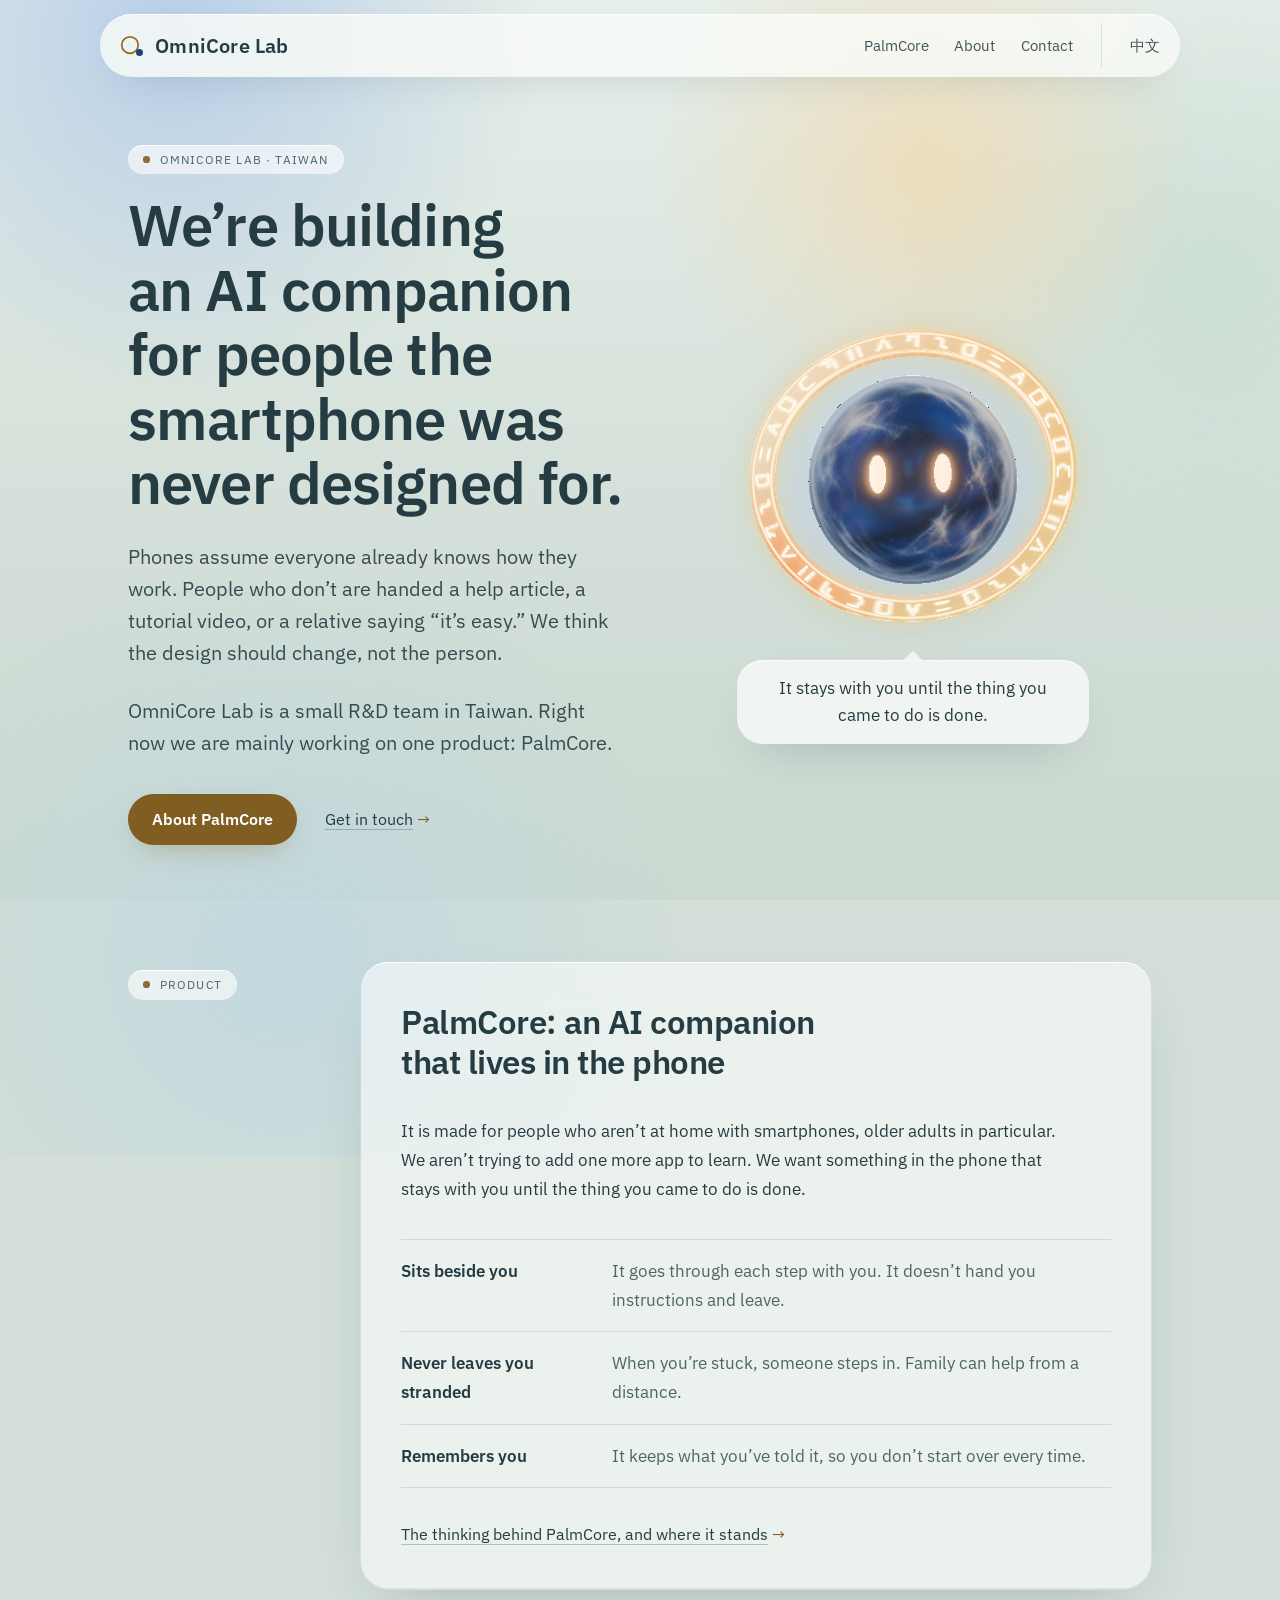
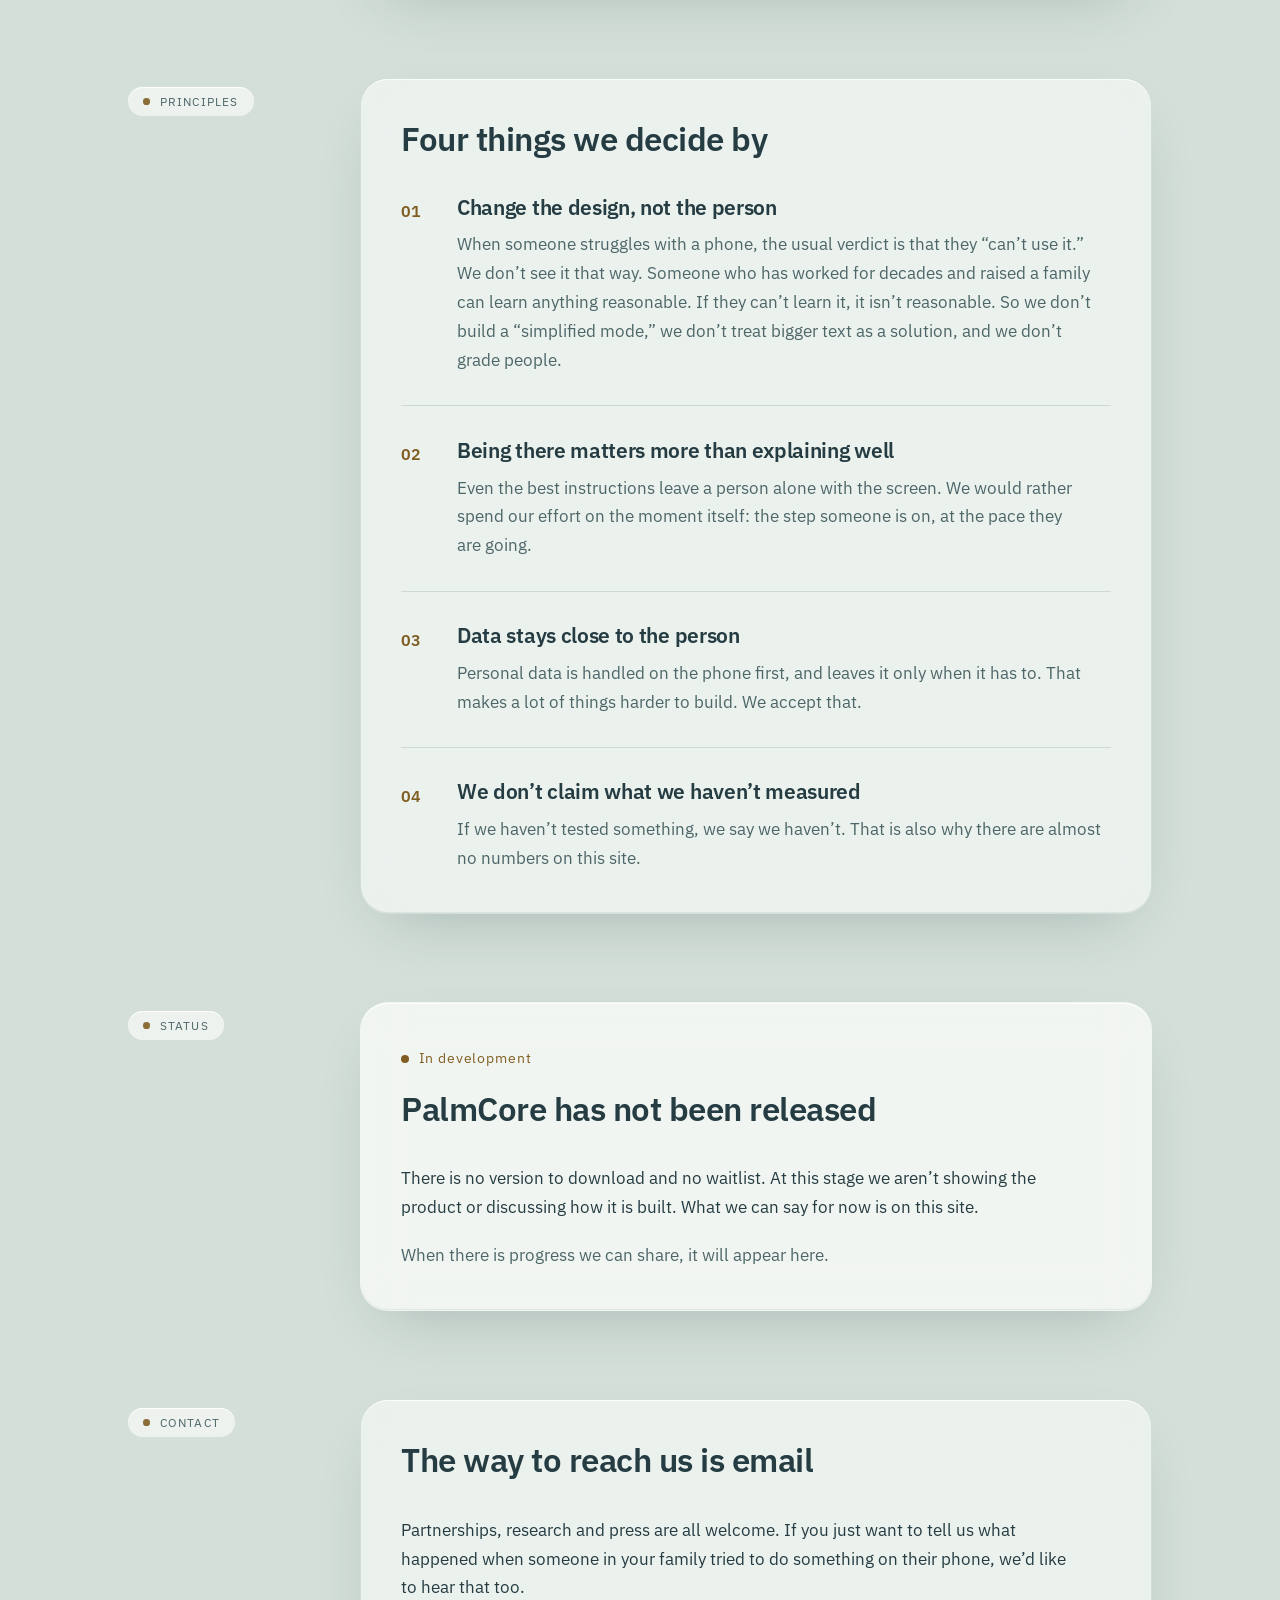
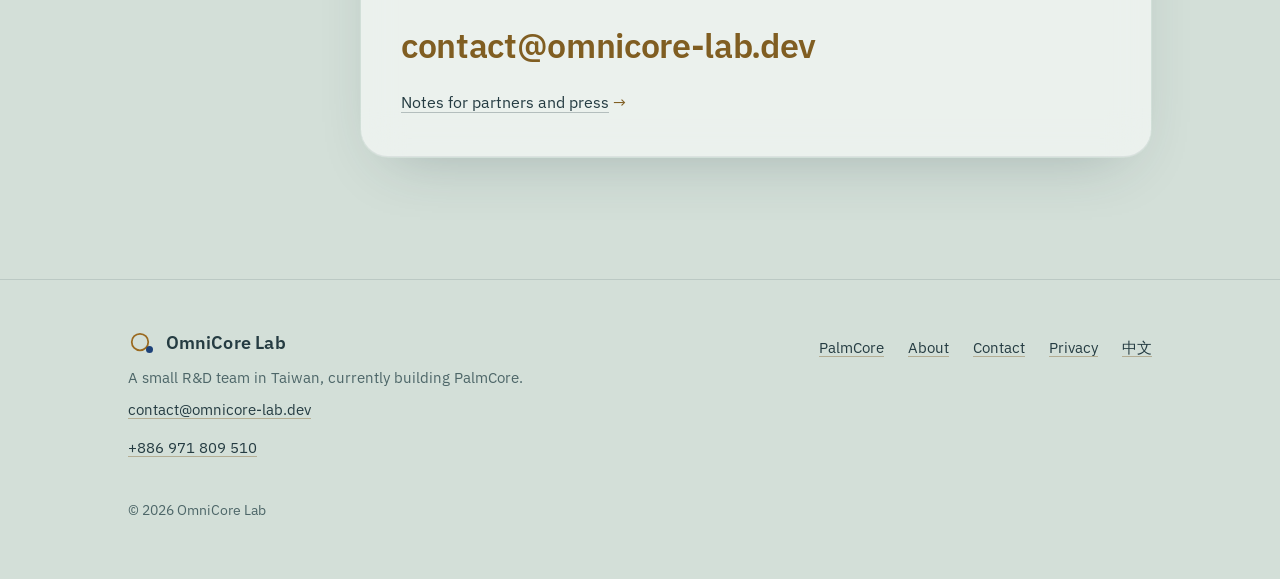
==== site/index.html @ 2e64e3a4 "Initial public release Co-Authored-By: Claude Opus 5.5 <noreply@anthropic.com>" ====
<!doctype html>
<html lang="en">
<head>
<meta charset="utf-8">
<meta name="viewport" content="width=device-width, initial-scale=1">
<title>OmniCore Lab — An AI companion for people the smartphone wasn't designed for</title>
<meta name="description" content="OmniCore Lab is a small R&amp;D team in Taiwan. We're building PalmCore, an AI companion that lives in the phone and stays with people who aren't at home with smartphones.">
<link rel="canonical" href="https://omnicore-lab.dev/">
<link rel="alternate" hreflang="zh-Hant" href="https://omnicore-lab.dev/zh/">
<link rel="alternate" hreflang="en" href="https://omnicore-lab.dev/">
<link rel="alternate" hreflang="x-default" href="https://omnicore-lab.dev/">
<meta property="og:type" content="website">
<meta property="og:site_name" content="OmniCore Lab">
<meta property="og:title" content="OmniCore Lab — An AI companion for people the smartphone wasn't designed for">
<meta property="og:description" content="OmniCore Lab is a small R&amp;D team in Taiwan. We're building PalmCore, an AI companion that lives in the phone and stays with people who aren't at home with smartphones.">
<meta property="og:url" content="https://omnicore-lab.dev/">
<meta property="og:image" content="https://omnicore-lab.dev/assets/og.png">
<meta property="og:image:width" content="1200">
<meta property="og:image:height" content="630">
<meta property="og:locale" content="en_US">
<meta property="og:locale:alternate" content="zh_TW">
<meta name="twitter:card" content="summary_large_image">
<meta name="color-scheme" content="light">
<meta name="theme-color" content="#E7EFEA">
<link rel="icon" href="assets/favicon.svg" type="image/svg+xml">
<link rel="preconnect" href="https://fonts.googleapis.com">
<link rel="preconnect" href="https://fonts.gstatic.com" crossorigin>
<link rel="stylesheet" href="https://fonts.googleapis.com/css2?family=IBM+Plex+Sans:wght@400;500;600&amp;family=Noto+Sans+TC:wght@400;500;700&amp;display=swap">
<link rel="stylesheet" href="assets/site.css?v=1010b">
<link rel="stylesheet" href="assets/app-theme.css?v=1010b">
<script src="assets/site.js" defer></script>
<script type="application/ld+json">{"@context": "https://schema.org", "@type": "Organization", "name": "OmniCore Lab", "url": "https://omnicore-lab.dev/", "logo": "https://omnicore-lab.dev/assets/favicon.svg", "email": "contact@omnicore-lab.dev", "description": "A small R&D team in Taiwan building PalmCore, an AI companion for people the smartphone was never designed for.", "contactPoint": {"@type": "ContactPoint", "contactType": "general enquiries", "email": "contact@omnicore-lab.dev", "availableLanguage": ["en", "zh-Hant"], "telephone": "+886971809510"}, "address": {"@type": "PostalAddress", "addressRegion": "Taoyuan City", "addressCountry": "TW"}, "telephone": "+886971809510"}</script>
</head>
<body>
<a class="skip" href="#main">Skip to main content</a>

<!-- 頁首：每一頁都有同一段，改選單時要全部一起改 -->
<header class="site-head">
  <div class="wrap head">
    <a class="brand" href="./" aria-label="OmniCore Lab home"><svg viewBox="0 0 28 28" aria-hidden="true" focusable="false"><circle class="ring" cx="12" cy="13" r="8.25" fill="none" stroke-width="1.75"/><circle class="dot" cx="21.5" cy="20.5" r="3.5"/></svg><span>OmniCore Lab</span></a>
    <nav class="nav" aria-label="Main">
      <ul>
        <li><a href="palmcore.html">PalmCore</a></li>
        <li><a href="about.html">About</a></li>
        <li><a href="contact.html">Contact</a></li>
      </ul>
    </nav>
    <a class="lang" href="zh/" lang="zh-Hant" hreflang="zh-Hant" aria-label="切換到中文">中文</a>
  </div>
</header>

<main id="main">
  <section class="hero">
    <div class="wrap hero-grid">
      <div>
        <p class="label">OmniCore Lab · Taiwan</p>
        <h1>We&rsquo;re building an AI companion for people the smartphone was never designed for.</h1>
        <p class="lead">Phones assume everyone already knows how they work. People who don&rsquo;t are handed a help article, a tutorial video, or a relative saying &ldquo;it&rsquo;s easy.&rdquo; We think the design should change, not the person.</p>
        <p class="lead">OmniCore Lab is a small R&amp;D team in Taiwan. Right now we are mainly working on one product: PalmCore.</p>
        <div class="actions">
          <a class="btn" href="palmcore.html">About PalmCore</a>
          <a class="more" href="contact.html">Get in touch</a>
        </div>
      </div>
      <div class="orb-wrap">
        <div class="orb-stage" data-orb="orb/embed.html?quality=mobile&amp;light=true" role="img" aria-label="The PalmCore character: a sphere with two eyes, circled by a ring of light">
          <div class="orb-fallback" aria-hidden="true"><svg viewBox="0 0 360 360" focusable="false">
          <circle class="fig-soft" cx="166" cy="176" r="104"/>
          <circle class="fig-ring" cx="166" cy="176" r="104" stroke-width="1.25"/>
          <circle class="fig-ring" cx="166" cy="176" r="152" stroke-width="1" opacity=".55"/>
          <circle class="fig-dot" cx="273" cy="284" r="24"/>
        </svg></div>
        </div>
        <p class="bubble">It stays with you until the thing you came to do is done.</p>
      </div>
    </div>
  </section>

  <section class="section" aria-labelledby="h-product">
    <div class="wrap split">
      <p class="label">Product</p>
      <div class="prose" data-reveal>
        <h2 id="h-product">PalmCore: an AI companion that lives in the phone</h2>
        <p>It is made for people who aren&rsquo;t at home with smartphones, older adults in particular. We aren&rsquo;t trying to add one more app to learn. We want something in the phone that stays with you until the thing you came to do is done.</p>
        <dl class="trio">
          <div><dt>Sits beside you</dt><dd>It goes through each step with you. It doesn&rsquo;t hand you instructions and leave.</dd></div>
          <div><dt>Never leaves you stranded</dt><dd>When you&rsquo;re stuck, someone steps in. Family can help from a distance.</dd></div>
          <div><dt>Remembers you</dt><dd>It keeps what you&rsquo;ve told it, so you don&rsquo;t start over every time.</dd></div>
        </dl>
        <p><a class="more" href="palmcore.html">The thinking behind PalmCore, and where it stands</a></p>
      </div>
    </div>
  </section>

  <section class="section" aria-labelledby="h-principles">
    <div class="wrap split">
      <p class="label">Principles</p>
      <div data-reveal>
        <h2 id="h-principles" class="gap-l">Four things we decide by</h2>
        <ol class="points">
          <li><div>
            <h3>Change the design, not the person</h3>
            <p>When someone struggles with a phone, the usual verdict is that they &ldquo;can&rsquo;t use it.&rdquo; We don&rsquo;t see it that way. Someone who has worked for decades and raised a family can learn anything reasonable. If they can&rsquo;t learn it, it isn&rsquo;t reasonable. So we don&rsquo;t build a &ldquo;simplified mode,&rdquo; we don&rsquo;t treat bigger text as a solution, and we don&rsquo;t grade people.</p>
          </div></li>
          <li><div>
            <h3>Being there matters more than explaining well</h3>
            <p>Even the best instructions leave a person alone with the screen. We would rather spend our effort on the moment itself: the step someone is on, at the pace they are going.</p>
          </div></li>
          <li><div>
            <h3>Data stays close to the person</h3>
            <p>Personal data is handled on the phone first, and leaves it only when it has to. That makes a lot of things harder to build. We accept that.</p>
          </div></li>
          <li><div>
            <h3>We don&rsquo;t claim what we haven&rsquo;t measured</h3>
            <p>If we haven&rsquo;t tested something, we say we haven&rsquo;t. That is also why there are almost no numbers on this site.</p>
          </div></li>
        </ol>
      </div>
    </div>
  </section>

  <section class="section band" aria-labelledby="h-status">
    <div class="wrap split">
      <p class="label">Status</p>
      <div class="prose" data-reveal>
        <p class="status">In development</p>
        <h2 id="h-status">PalmCore has not been released</h2>
        <p>There is no version to download and no waitlist. At this stage we aren&rsquo;t showing the product or discussing how it is built. What we can say for now is on this site.</p>
        <p class="muted">When there is progress we can share, it will appear here.</p>
      </div>
    </div>
  </section>

  <section class="section" aria-labelledby="h-contact">
    <div class="wrap split">
      <p class="label">Contact</p>
      <div class="prose" data-reveal>
        <h2 id="h-contact">The way to reach us is email</h2>
        <p>Partnerships, research and press are all welcome. If you just want to tell us what happened when someone in your family tried to do something on their phone, we&rsquo;d like to hear that too.</p>
        <p><a class="email" href="mailto:contact@omnicore-lab.dev">contact@omnicore-lab.dev</a></p>
        <p><a class="more" href="contact.html">Notes for partners and press</a></p>
      </div>
    </div>
  </section>
</main>

<!-- 頁尾：每一頁都有同一段 -->
<footer class="site-foot">
  <div class="wrap foot">
    <div>
      <a class="brand" href="./"><svg viewBox="0 0 28 28" aria-hidden="true" focusable="false"><circle class="ring" cx="12" cy="13" r="8.25" fill="none" stroke-width="1.75"/><circle class="dot" cx="21.5" cy="20.5" r="3.5"/></svg><span>OmniCore Lab</span></a>
      <p>A small R&amp;D team in Taiwan, currently building PalmCore.</p>
      <p><a href="mailto:contact@omnicore-lab.dev">contact@omnicore-lab.dev</a></p>
      <p><a href="tel:+886971809510">+886 971 809 510</a></p>
    </div>
    <nav aria-label="Footer">
      <ul>
        <li><a href="palmcore.html">PalmCore</a></li>
        <li><a href="about.html">About</a></li>
        <li><a href="contact.html">Contact</a></li>
        <li><a href="privacy.html">Privacy</a></li>
        <li><a href="zh/" lang="zh-Hant" hreflang="zh-Hant">中文</a></li>
      </ul>
    </nav>
    <p class="copy">© 2026 OmniCore Lab</p>
  </div>
</footer>
</body>
</html>
---- site/assets/site.css ----
/* OmniCore Lab — 全站樣式
   目錄：1 色彩與變數　2 基礎　3 版面　4 頁首頁尾　5 元件　6 動態　7 列印
   顏色只在第 1 節定義；深色模式在同一節用 prefers-color-scheme 覆寫。 */

/* ───────── 1 色彩與變數 ───────── */
:root {
  --ink: #121A23;
  --ink-2: #1C2834;
  --mist: #7FA7A8;
  --sand: #E2C79A;

  --bg: #F6F7F4;
  --surface: #ECEFEB;
  --text: #16202A;
  --muted: #4F5E69;
  --line: #D3DAD6;
  --link: #2A5C60;
  --mark: #5F8F91;          /* 圖形用的霧青，不拿來當內文字色 */
  --mark-soft: rgba(127, 167, 168, .16);
  --btn-bg: #121A23;
  --btn-text: #F6F7F4;

  --band-bg: #121A23;
  --band-text: #E6ECEC;
  --band-muted: #A9B8BD;
  --band-link: #A9CDCD;
  --band-line: #2B3947;

  --focus: #2A5C60;

  --serif: "Newsreader", "Noto Serif TC", "Songti TC", "PMingLiU", serif;
  --sans: "Noto Sans TC", "PingFang TC", "Microsoft JhengHei", system-ui, -apple-system, "Segoe UI", sans-serif;

  --gutter: clamp(20px, 5vw, 48px);
  --measure: 35em;
}

:root:lang(en) {
  --sans: "IBM Plex Sans", system-ui, -apple-system, "Segoe UI", Roboto, sans-serif;
  --serif: "Newsreader", Georgia, "Times New Roman", serif;
  --measure: 39em;
}

@media (prefers-color-scheme: dark) {
  :root {
    --bg: #0F161E;
    --surface: #17212B;
    --text: #E2E8E9;
    --muted: #A5B3B8;
    --line: #283542;
    --link: #A9CDCD;
    --mark: #7FA7A8;
    --mark-soft: rgba(127, 167, 168, .14);
    --btn-bg: #E2E8E9;
    --btn-text: #0F161E;

    --band-bg: #1A2530;
    --band-line: #324253;

    --focus: #E2C79A;
  }
}

/* ───────── 2 基礎 ───────── */
*, *::before, *::after { box-sizing: border-box; }

html {
  -webkit-text-size-adjust: 100%;
  text-size-adjust: 100%;
  scroll-behavior: smooth;
}

body {
  margin: 0;
  background: var(--bg);
  color: var(--text);
  font-family: var(--sans);
  font-size: 1.0625rem;
  line-height: 1.9;
  line-break: strict;
  overflow-wrap: break-word;
  -webkit-font-smoothing: antialiased;
  text-rendering: optimizeLegibility;
}
:lang(en) body { line-height: 1.7; }

h1, h2, h3 {
  font-family: var(--serif);
  font-weight: 600;
  line-height: 1.35;
  margin: 0;
  text-wrap: balance;
}
:lang(en) h1, :lang(en) h2, :lang(en) h3 { font-weight: 500; line-height: 1.2; letter-spacing: -.01em; }

h1 { font-size: clamp(1.85rem, 1.2rem + 2.9vw, 3.1rem); }
h2 { font-size: clamp(1.45rem, 1.15rem + 1.3vw, 2.05rem); }
h3 { font-size: 1.2rem; line-height: 1.5; }
:lang(zh-Hant) h1 { font-size: clamp(1.5rem, .9rem + 3vw, 3.1rem); }
:lang(en) h1 { font-size: clamp(2.1rem, 1.3rem + 3.4vw, 3.6rem); line-height: 1.12; }
:lang(en) h3 { font-size: 1.3rem; line-height: 1.35; }

p { margin: 0 0 1.15em; }
:lang(en) p { text-wrap: pretty; }  /* 中文用 pretty 會斷出很短的尾行，所以只給英文 */
p:last-child { margin-bottom: 0; }

a {
  color: var(--link);
  text-decoration-line: underline;
  text-decoration-thickness: 1px;
  text-underline-offset: .22em;
  text-decoration-color: color-mix(in srgb, currentColor 45%, transparent);
  transition: text-decoration-color .18s ease, color .18s ease;
}
a:hover { text-decoration-color: currentColor; }

:focus-visible {
  outline: 2px solid var(--focus);
  outline-offset: 3px;
  border-radius: 2px;
}

::selection { background: var(--sand); color: #121A23; }

img, svg { max-width: 100%; height: auto; }

/* 不想被拆開的詞組：中文標題用它控制斷行 */
.nb { display: inline-block; }

.skip {
  position: absolute; left: var(--gutter); top: -4rem;
  background: var(--btn-bg); color: var(--btn-text);
  padding: .5rem .9rem; border-radius: 4px; z-index: 10;
  text-decoration: none;
}
.skip:focus { top: .75rem; }

/* ───────── 3 版面 ───────── */
.wrap {
  max-width: 1120px;
  margin-inline: auto;
  padding-inline: var(--gutter);
}

.section {
  padding-block: clamp(56px, 8.5vw, 108px);
  border-top: 1px solid var(--line);
}

/* 左邊小標、右邊內容的兩欄；窄螢幕疊成一欄 */
.split { display: grid; gap: 1.25rem 3rem; }
@media (min-width: 880px) {
  .split { grid-template-columns: 11.5rem minmax(0, 1fr); }
}

.label {
  font-size: .8125rem;
  letter-spacing: .14em;
  color: var(--muted);
  margin: .55rem 0 0;
  line-height: 1.6;
}
:lang(en) .label { letter-spacing: .1em; text-transform: uppercase; font-size: .75rem; }

.prose { max-width: var(--measure); }
.prose h2 { margin-bottom: 1.1em; }
.prose h2 + .lead { margin-top: -.3em; }

.lead {
  font-size: 1.1875rem;
  line-height: 1.85;
  color: var(--text);
}
:lang(en) .lead { font-size: 1.25rem; line-height: 1.6; }

.muted { color: var(--muted); }
.small { font-size: .9375rem; line-height: 1.8; }

/* ───────── 4 頁首頁尾 ───────── */
.site-head { padding-block: 1.4rem; }
.head {
  display: flex; flex-wrap: wrap; align-items: center;
  gap: .4rem 1.75rem;
}
.brand {
  display: inline-flex; align-items: center; gap: .6rem;
  color: var(--text); text-decoration: none;
  font-family: "Newsreader", Georgia, serif;
  font-size: 1.25rem; font-weight: 500; letter-spacing: -.005em;
  margin-right: auto;
  padding-block: .35rem;
}
.brand svg { width: 28px; height: 28px; flex: none; }
.brand .ring { stroke: var(--mark); }
.brand .dot { fill: var(--sand); }

.nav ul {
  display: flex; gap: 1.6rem; list-style: none; margin: 0; padding: 0;
}
.nav a, .lang {
  display: inline-block;
  color: var(--text); text-decoration: none;
  font-size: .9375rem;
  padding-block: .6rem;
  background-image: linear-gradient(currentColor, currentColor);
  background-repeat: no-repeat;
  background-position: 0 calc(100% - .35rem);
  background-size: 0 1px;
  transition: background-size .22s ease;
}
.nav a:hover, .lang:hover, .nav a[aria-current="page"] { background-size: 100% 1px; }
.nav a[aria-current="page"] { color: var(--link); }
.lang {
  color: var(--muted);
  padding-left: 1.75rem;
  border-left: 1px solid var(--line);
  background-position: 1.75rem calc(100% - .35rem);
}
.lang:hover { background-size: calc(100% - 1.75rem) 1px; }

@media (max-width: 599px) {
  .site-head { padding-block: 1rem .5rem; }
  .nav { order: 3; flex-basis: 100%; border-top: 1px solid var(--line); margin-top: .5rem; }
  .nav ul { gap: 1.5rem; }
  .lang { border-left: 0; padding-left: 0; background-position: 0 calc(100% - .35rem); }
  .lang:hover { background-size: 100% 1px; }
}

.site-foot {
  border-top: 1px solid var(--line);
  padding-block: 3rem 3.5rem;
  font-size: .9375rem;
  color: var(--muted);
}
.foot { display: grid; gap: 2rem 3rem; }
@media (min-width: 760px) { .foot { grid-template-columns: minmax(0, 1fr) auto; } }
.foot .brand { font-size: 1.125rem; margin: 0 0 .4rem; }
.foot p { margin: 0; max-width: 28em; }
.foot ul {
  list-style: none; margin: 0; padding: 0;
  display: flex; flex-wrap: wrap; gap: .25rem 1.5rem;
}
.foot a { color: var(--text); display: inline-block; padding-block: .4rem; }
.foot .copy { grid-column: 1 / -1; font-size: .875rem; }

/* ───────── 5 元件 ───────── */

/* 首頁開頭 */
.hero { padding-block: clamp(40px, 7vw, 96px) clamp(56px, 9vw, 120px); }
.hero-grid { display: grid; gap: 2.5rem 3rem; align-items: center; }
@media (min-width: 960px) {
  .hero-grid { grid-template-columns: minmax(0, 1fr) minmax(260px, 360px); }
}
.hero h1 { max-width: 15em; }
:lang(en) .hero h1 { max-width: 13.5em; }
.hero .lead { max-width: 33em; margin-top: 1.6rem; }
.hero .label { margin: 0 0 1.4rem; }
.hero-fig { color: var(--mark); max-width: 360px; width: 100%; justify-self: end; }
.hero-fig svg { display: block; width: 100%; }
@media (max-width: 959px) {
  .hero-fig { max-width: 190px; justify-self: start; order: -1; }
}
.fig-ring { fill: none; stroke: var(--mark); }
.fig-soft { fill: var(--mark-soft); }
.fig-dot { fill: var(--sand); }
.fig-ink { fill: var(--text); }

.actions {
  display: flex; flex-wrap: wrap; align-items: center; gap: .75rem 1.75rem;
  margin-top: 2.2rem;
}
.btn {
  display: inline-block;
  background: var(--btn-bg); color: var(--btn-text);
  text-decoration: none;
  padding: .62rem 1.3rem;
  border-radius: 999px;
  font-size: 1rem; line-height: 1.6;
  transition: opacity .18s ease;
}
.btn:hover { opacity: .86; }
.more { font-size: 1rem; }
.more::after { content: " →"; text-decoration: none; display: inline-block; padding-left: .25em; transition: transform .2s ease; }
.more:hover::after { transform: translateX(3px); }

/* 內頁開頭 */
.page-head { padding-block: clamp(36px, 6vw, 80px) clamp(48px, 7vw, 88px); }
.page-head .label { margin: 0 0 1.2rem; }
.page-head h1 { max-width: 16em; }
.page-head .lead { max-width: 32em; margin-top: 1.4rem; }

/* 三個核心（首頁的簡短版） */
.trio { margin: 2.2rem 0 0; padding: 0; border-top: 1px solid var(--line); }
.trio div {
  display: grid; gap: .1rem 2rem;
  padding-block: 1.05rem;
  border-bottom: 1px solid var(--line);
}
@media (min-width: 640px) { .trio div { grid-template-columns: 10.5em minmax(0, 1fr); } }
:lang(en) .trio dt { font-size: 1.2rem; }
.trio dt { font-family: var(--serif); font-weight: 600; font-size: 1.125rem; }
:lang(en) .trio dt { font-weight: 500; }
.trio dd { margin: 0; color: var(--muted); }
.trio + p { margin-top: 2rem; }

/* 編號清單：原則、工作方式 */
.points { list-style: none; margin: 0; padding: 0; counter-reset: pt; max-width: 44rem; }
.points > li {
  counter-increment: pt;
  display: grid; grid-template-columns: 2.75rem minmax(0, 1fr); gap: 0 .75rem;
  padding-block: 1.9rem;
  border-top: 1px solid var(--line);
}
.points > li:first-child { border-top: 0; padding-top: .2rem; }
.points > li:last-child { padding-bottom: 0; }
.points > li::before {
  content: counter(pt, decimal-leading-zero);
  font-family: "Newsreader", Georgia, serif;
  font-size: 1rem; color: var(--link);
  padding-top: .28rem;
  font-variant-numeric: tabular-nums;
}
.points h3 { margin-bottom: .55rem; }
.points p { color: var(--muted); max-width: 34em; }

/* 產品頁：三個核心（完整版） */
.core { display: grid; gap: 1rem 2rem; padding-block: 2.4rem; border-top: 1px solid var(--line); max-width: 46rem; }
.core:first-of-type { border-top: 0; padding-top: 0; }
.core:last-of-type { padding-bottom: 0; }
@media (min-width: 640px) { .core { grid-template-columns: 72px minmax(0, 1fr); } }
.core svg { width: 60px; height: 60px; display: block; margin-top: .2rem; }
.core h3 { font-size: 1.4rem; margin-bottom: .7rem; }
:lang(en) .core h3 { font-size: 1.55rem; }
.core .num { font-family: "Newsreader", Georgia, serif; color: var(--link); font-size: .95rem; display: block; margin-bottom: .15rem; letter-spacing: .04em; }
.core p { max-width: 34em; }

/* 沒有編號的短清單 */
.plain { list-style: none; margin: 0; padding: 0; max-width: var(--measure); }
.plain li { padding-block: 1.25rem; border-top: 1px solid var(--line); }
.plain li:first-child { border-top: 0; padding-top: 0; }
.plain li:last-child { padding-bottom: 0; }
.plain strong { display: block; font-family: var(--serif); font-size: 1.15rem; font-weight: 600; margin-bottom: .25rem; }
:lang(en) .plain strong { font-weight: 500; font-size: 1.25rem; }
.plain span { color: var(--muted); }

/* 深色區塊 */
.band { background: var(--band-bg); color: var(--band-text); border-top: 0; }
.band + .section { border-top: 0; }
.band .label, .band .muted { color: var(--band-muted); }
.band a { color: var(--band-link); }
.band :focus-visible { outline-color: var(--sand); }
.band .status {
  display: inline-flex; align-items: center; gap: .6rem;
  font-size: .875rem; letter-spacing: .08em; color: var(--band-muted);
  margin: 0 0 1.1rem;
}
.band .status::before {
  content: ""; width: .5rem; height: .5rem; border-radius: 50%;
  background: var(--sand);
}

/* 信箱 */
.email {
  font-family: "Newsreader", "Noto Serif TC", Georgia, serif;
  font-size: clamp(1.45rem, 1.1rem + 1.7vw, 2.1rem);
  line-height: 1.4;
  display: inline-block;
  overflow-wrap: anywhere;
}
.email-note { margin-top: .6rem; }

/* 隱私權政策等長文 */
.doc { max-width: var(--measure); }
.doc h2 { font-size: 1.4rem; margin: 3rem 0 .9rem; padding-top: 2.2rem; border-top: 1px solid var(--line); }
:lang(en) .doc h2 { font-size: 1.55rem; }
.doc h2:first-of-type { margin-top: 2.4rem; }
.doc h3 { font-size: 1.0625rem; font-family: var(--sans); font-weight: 500; margin: 1.6rem 0 .4rem; }
:lang(en) .doc h3 { font-size: 1.0625rem; letter-spacing: 0; line-height: 1.5; }
.doc ul { padding-left: 1.2em; margin: 0 0 1.15em; }
.doc li { margin-bottom: .35em; }
.doc li::marker { color: var(--mark); }
.summary {
  background: var(--surface);
  border-left: 2px solid var(--mark);
  padding: 1.15rem 1.4rem;
  margin: 0;
}

/* 404 */
.lost { padding-block: clamp(64px, 12vw, 150px); }
.lost svg { width: 84px; height: 84px; display: block; margin-bottom: 2rem; }
.lost .lead { max-width: 28em; margin-top: 1.2rem; }

/* ───────── 6 動態 ───────── */
[data-reveal] { transition: opacity .7s ease, transform .7s ease; }
[data-reveal].is-waiting { opacity: 0; transform: translateY(14px); }

@media (prefers-reduced-motion: reduce) {
  html { scroll-behavior: auto; }
  *, *::before, *::after { transition: none !important; animation: none !important; }
  [data-reveal].is-waiting { opacity: 1; transform: none; }
}

/* ───────── 7 列印 ───────── */
@media print {
  .site-head .nav, .lang, .skip, .hero-fig { display: none; }
  [data-reveal].is-waiting { opacity: 1; transform: none; }
  .band { background: none; color: inherit; border-top: 1px solid #999; }
  body { font-size: 11pt; }
}

.foot .brand { display: inline-flex; padding-block: 0; }

/* 間距小工具（不用行內 style，讓 CSP 可以不開 unsafe-inline） */
.gap-m { margin-bottom: 1.8rem; }
.gap-l { margin-bottom: 2rem; }
.gap-xl { margin-bottom: 2.4rem; }
.push { margin-top: 2rem; }
.push-s { margin-top: 1rem; }
.lost .label { margin: 0 0 1rem; }
---- site/assets/app-theme.css ----
/* OmniCore Lab — App 風格（2026-10-10）
   整站改成跟 PalmCore 手機介面同一套語彙：霧青的天、慢慢飄的光、霧玻璃的面板、暖金點綴、圓角與膠囊。
   這一份在 site.css 之後載入，只蓋顏色、字體與外觀；版面結構仍在 site.css。
   顏色取自 App 的亮色配色 LightPalm（skyTop #E7EFEA／skyBottom #D3DFD8、光團 #AFC8E8／#C9DDD3／#F0D9AE／#BFD7E0）。 */

:root {
  color-scheme: light;
  --bg: #D3DFD8;
  --sky-top: #E7EFEA;
  --surface: rgba(235, 239, 229, .6);
  --text: #253C42;
  --muted: #4D6668;
  --line: rgba(37, 60, 66, .13);
  --link: #805E22;
  --mark: #3A5A8C;
  --mark-soft: rgba(58, 90, 140, .12);
  --sand: #805E22;
  --gold: #C7A982;
  --btn-bg: #805E22;
  --btn-text: #FFFFFF;
  --band-bg: transparent;
  --band-text: var(--text);
  --band-muted: var(--muted);
  --band-link: var(--link);
  --band-line: var(--line);
  --focus: #805E22;
  --glass: rgba(255, 255, 255, .55);
  --glass-strong: rgba(247, 250, 246, .85);
  --edge-hi: rgba(255, 255, 255, .8);
  --edge-lo: rgba(37, 60, 66, .08);
  --radius: 28px;
  --serif: "Noto Sans TC", "PingFang TC", "Microsoft JhengHei", system-ui, sans-serif;   /* 標題也用無襯線，跟 App 一致 */
  --sans: "Noto Sans TC", "PingFang TC", "Microsoft JhengHei", system-ui, -apple-system, "Segoe UI", sans-serif;
}
:root:lang(en) {
  --sans: "IBM Plex Sans", system-ui, -apple-system, "Segoe UI", Roboto, sans-serif;
  --serif: "IBM Plex Sans", system-ui, -apple-system, "Segoe UI", Roboto, sans-serif;
}

/* ── 天空與光 ── */
/* 底色放在 html，光團（body 的兩個偽元素，z-index -1）才會落在底色上面、內容下面 */
html { background: linear-gradient(180deg, var(--sky-top) 0%, var(--bg) 60%, #CBD9D1 100%) fixed var(--bg); min-height: 100%; }
body { background: transparent; min-height: 100vh; }
body::before, body::after {
  content: ""; position: fixed; inset: -20vmax; z-index: -1; pointer-events: none;
  will-change: transform;
}
body::before {
  background:
    radial-gradient(42vmax 42vmax at 24% 20%, rgba(175, 200, 232, .85), transparent 68%),
    radial-gradient(38vmax 38vmax at 82% 38%, rgba(201, 221, 211, .80), transparent 70%);
  animation: drift-a 46s ease-in-out infinite alternate;
}
body::after {
  background:
    radial-gradient(30vmax 30vmax at 66% 30%, rgba(240, 217, 174, .75), transparent 70%),
    radial-gradient(44vmax 44vmax at 30% 86%, rgba(191, 215, 224, .85), transparent 70%);
  animation: drift-b 62s ease-in-out infinite alternate;
}
@keyframes drift-a { from { transform: translate3d(-3vmax, -2vmax, 0); } to { transform: translate3d(5vmax, 4vmax, 0); } }
@keyframes drift-b { from { transform: translate3d(4vmax, 2vmax, 0); } to { transform: translate3d(-5vmax, -3vmax, 0); } }

/* ── 字 ── */
h1, h2, h3 { font-weight: 700; letter-spacing: .01em; }
:lang(en) h1, :lang(en) h2, :lang(en) h3 { font-weight: 600; letter-spacing: -.015em; }
h1 { font-size: clamp(2rem, 1.2rem + 3.2vw, 3.35rem); line-height: 1.22; }
:lang(en) h1 { line-height: 1.12; }
.lead { color: var(--text); opacity: .9; }
a { color: var(--link); text-decoration-color: rgba(128, 94, 34, .38); }
::selection { background: #E7DFC4; color: #253C42; }

/* 霧玻璃：App 裡每一塊面板的樣子 */
.glass, .section .prose, .section .split > div:not(.prose), .summary, .doc, .lost .wrap {
  background: var(--glass);
  -webkit-backdrop-filter: blur(22px) saturate(1.15); backdrop-filter: blur(22px) saturate(1.15);
  border-radius: var(--radius);
  border: 1px solid transparent;
  background-clip: padding-box;
  box-shadow: inset 0 1px 0 var(--edge-hi), inset 0 -1px 0 var(--edge-lo), 0 24px 60px -30px rgba(37, 60, 66, .30);
  padding: clamp(22px, 3.4vw, 40px);
}
.section .prose, .doc { max-width: 46rem; }
.section { border-top: 0; padding-block: clamp(22px, 3.6vw, 44px); }
.section:first-of-type { padding-top: clamp(28px, 5vw, 64px); }

/* 小標：膠囊（App 頂列那顆「一直聊」的樣子） */
.label {
  display: inline-flex; align-items: center; align-self: start; justify-self: start;
  padding: .32rem .95rem; border-radius: 999px;
  background: rgba(255, 255, 255, .6);
  box-shadow: inset 0 1px 0 var(--edge-hi);
  color: var(--muted); font-size: .8125rem; letter-spacing: .06em;
}
.label::before { content: ""; width: .42rem; height: .42rem; border-radius: 50%; background: var(--sand); margin-right: .6rem; opacity: .9; }

/* ── 頁首：浮在上面的玻璃膠囊 ── */
.site-head { position: sticky; top: 0; z-index: 20; padding-block: .9rem; }
.head {
  background: var(--glass-strong);
  -webkit-backdrop-filter: blur(20px) saturate(1.2); backdrop-filter: blur(20px) saturate(1.2);
  border-radius: 999px;
  box-shadow: inset 0 1px 0 var(--edge-hi), 0 14px 40px -24px rgba(37, 60, 66, .35);
  padding: .55rem 1.25rem .55rem 1.1rem;
  max-width: min(1080px, calc(100% - 2 * var(--gutter)));
}
.brand { font-family: var(--sans); font-weight: 600; letter-spacing: .01em; }
.brand .ring { stroke: var(--sand); }
.brand .dot { fill: #1D4279; }
.nav a, .lang { color: var(--text); opacity: .86; }
.nav a:hover, .lang:hover { opacity: 1; }
.nav a[aria-current="page"] { color: var(--sand); opacity: 1; }
@media (max-width: 599px) {
  .head { border-radius: 26px; padding: .7rem 1.1rem; }
  .nav { border-top-color: var(--line); }
}

/* ── 首頁：智核與話泡 ── */
.hero { padding-block: clamp(20px, 4vw, 56px) clamp(36px, 6vw, 72px); }
@media (min-width: 960px) { .hero-grid { grid-template-columns: minmax(0, 1.02fr) minmax(320px, .98fr); } }
.hero .label { margin-bottom: 1.2rem; }
.orb-wrap { display: flex; flex-direction: column; align-items: center; justify-self: center; width: 100%; max-width: 520px; }
.orb-stage { position: relative; width: 100%; aspect-ratio: 1 / 1; }
.orb-stage::before {    /* 牠身後那團光（App 裡光會跟著牠走） */
  content: ""; position: absolute; inset: 8%; border-radius: 50%;
  background: radial-gradient(closest-side, rgba(240, 217, 174, .55), rgba(175, 200, 232, .45) 55%, transparent 72%);
  filter: blur(18px);
}
.orb-stage iframe, .orb-stage .orb-fallback { position: absolute; inset: 0; width: 100%; height: 100%; border: 0; background: transparent; }
.orb-stage iframe { opacity: 0; transition: opacity .9s ease; }
.orb-stage.is-live iframe { opacity: 1; }
.orb-fallback { display: grid; place-items: center; transition: opacity .6s ease; }
.orb-fallback svg { width: 62%; height: auto; }
.orb-stage.is-live .orb-fallback { opacity: 0; pointer-events: none; }
.fig-ring { stroke: var(--sand); opacity: .75; }
.fig-soft { fill: rgba(29, 66, 121, .28); }
.fig-dot { fill: #1D4279; }
/* 話泡：尾巴朝上指著牠 */
.bubble {
  position: relative; margin-top: -13%; max-width: 22rem; text-align: center;
  background: var(--glass-strong);
  -webkit-backdrop-filter: blur(20px); backdrop-filter: blur(20px);
  border-radius: 26px; padding: .95rem 1.4rem;
  box-shadow: inset 0 1px 0 var(--edge-hi), 0 20px 50px -26px rgba(37, 60, 66, .35);
  font-size: 1.0625rem; line-height: 1.6;
}
.bubble::before {
  content: ""; position: absolute; left: 50%; top: -9px; width: 20px; height: 10px; transform: translateX(-50%);
  background: var(--glass-strong); clip-path: polygon(50% 0, 100% 100%, 0 100%);
}
@media (max-width: 959px) {
  .orb-wrap { order: -1; max-width: 340px; }
  .hero-fig { max-width: none; }
}

/* 按鈕：暖沙色的膠囊（App 的麥克風鈕） */
.btn {
  background: var(--btn-bg); color: var(--btn-text); border-radius: 999px; font-weight: 600;
  padding: .8rem 1.5rem; box-shadow: 0 10px 30px -12px rgba(128, 94, 34, .45);
  transition: transform .18s ease, box-shadow .18s ease;
}
.btn:hover { opacity: 1; transform: translateY(-1px); box-shadow: 0 14px 34px -12px rgba(128, 94, 34, .6); }
.btn:active { transform: scale(.97); }
.more { color: var(--text); text-decoration-color: rgba(37, 60, 66, .28); }
.more::after { color: var(--sand); }

/* 內頁的標題區 */
.page-head { padding-block: clamp(28px, 5vw, 64px) clamp(20px, 3vw, 36px); border-bottom: 0; }

/* 清單與卡片裡的細節 */
.trio, .trio div, .points > li, .core, .plain li, .doc h2 { border-color: var(--line); }
.trio dt, .plain strong { font-family: var(--sans); font-weight: 600; color: var(--text); }
:lang(en) .trio dt, :lang(en) .plain strong { font-weight: 600; font-size: 1.0625rem; }
.points > li::before, .core .num { font-family: var(--sans); color: var(--sand); font-weight: 600; }
.core svg circle[class="fig-ring"] { stroke: var(--sand); }
.points { max-width: none; }

/* 目前狀態：亮一點的玻璃，旁邊一顆呼吸的點 */
.band { background: transparent; }
.band .prose { background: var(--glass-strong); }
.band .status { color: var(--sand); letter-spacing: .06em; }
.band .status::before { box-shadow: 0 0 0 0 rgba(128, 94, 34, .4); animation: breathe 2.6s ease-out infinite; }
@keyframes breathe { 0% { box-shadow: 0 0 0 0 rgba(128, 94, 34, .4); } 100% { box-shadow: 0 0 0 .7rem rgba(128, 94, 34, 0); } }

.email { font-family: var(--sans); font-weight: 600; letter-spacing: -.01em; color: var(--sand); text-decoration: none; }
.email:hover { text-decoration: underline; }
.summary { border-left: 0; background: var(--glass-strong); padding: 1.1rem 1.4rem; border-radius: 20px; margin-bottom: 1.5rem; }
.doc h2 { border-top-color: var(--line); }

/* 頁尾 */
.site-foot { background: transparent; border-top: 1px solid var(--line); margin-top: clamp(32px, 6vw, 80px); color: var(--muted); }
.foot a { color: var(--text); }

/* 沒有 backdrop-filter 的瀏覽器：玻璃改成不透明一點 */
@supports not ((backdrop-filter: blur(2px)) or (-webkit-backdrop-filter: blur(2px))) {
  .glass, .section .prose, .section .split > div:not(.prose), .summary, .doc, .head, .bubble { background: #F7FAF6; }
}
@media (prefers-reduced-motion: reduce) { body::before, body::after { animation: none; } }
@media print { body { background: #fff; color: #000; } body::before, body::after, .orb-wrap { display: none; } }

/* 右欄的卡片同一個寬度 */
.section .prose, .section .split > div:not(.prose), .doc { max-width: 52rem; }
.section .prose > p, .section .prose > h2, .points p, .core p { max-width: 40em; }

/* 亮色：site.css 原本會跟著系統切深色，這裡固定用亮色（跟 App 的日間配色一致） */
.band .status::before { background: var(--sand); }
.site-foot .brand .ring, .brand .ring { stroke: #9A6A20; }

/* 聯絡資訊：地址、電話、信箱 */
address { font-style: normal; }
.facts { margin: 1.1rem 0 1.3rem; display: grid; gap: 0; }
.facts > div { display: grid; grid-template-columns: 5.5rem minmax(0, 1fr); gap: 1rem; padding-block: .75rem; border-top: 1px solid var(--line); }
.facts > div:last-child { border-bottom: 1px solid var(--line); }
.facts dt { color: var(--muted); font-size: .9375rem; }
.facts dd { margin: 0; }
.foot address { margin-top: .35rem; font-size: .9375rem; max-width: 28em; }
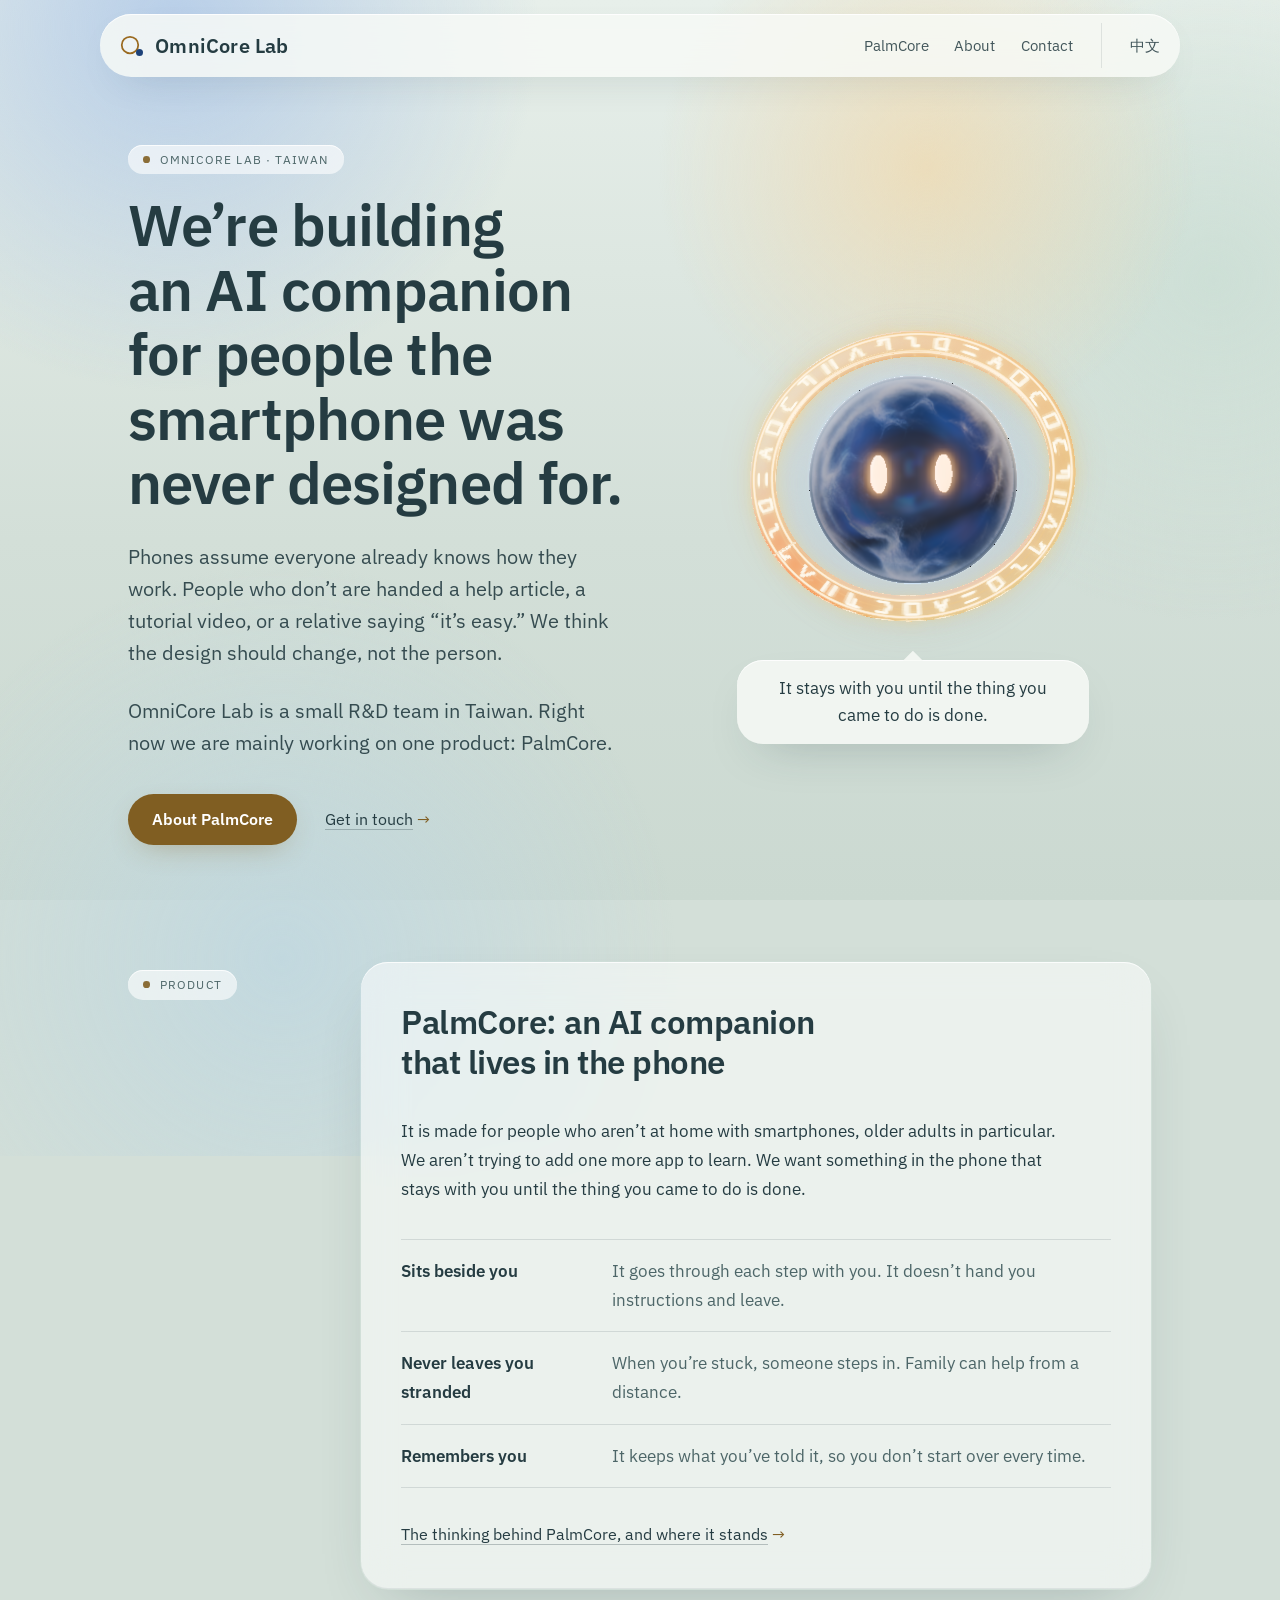
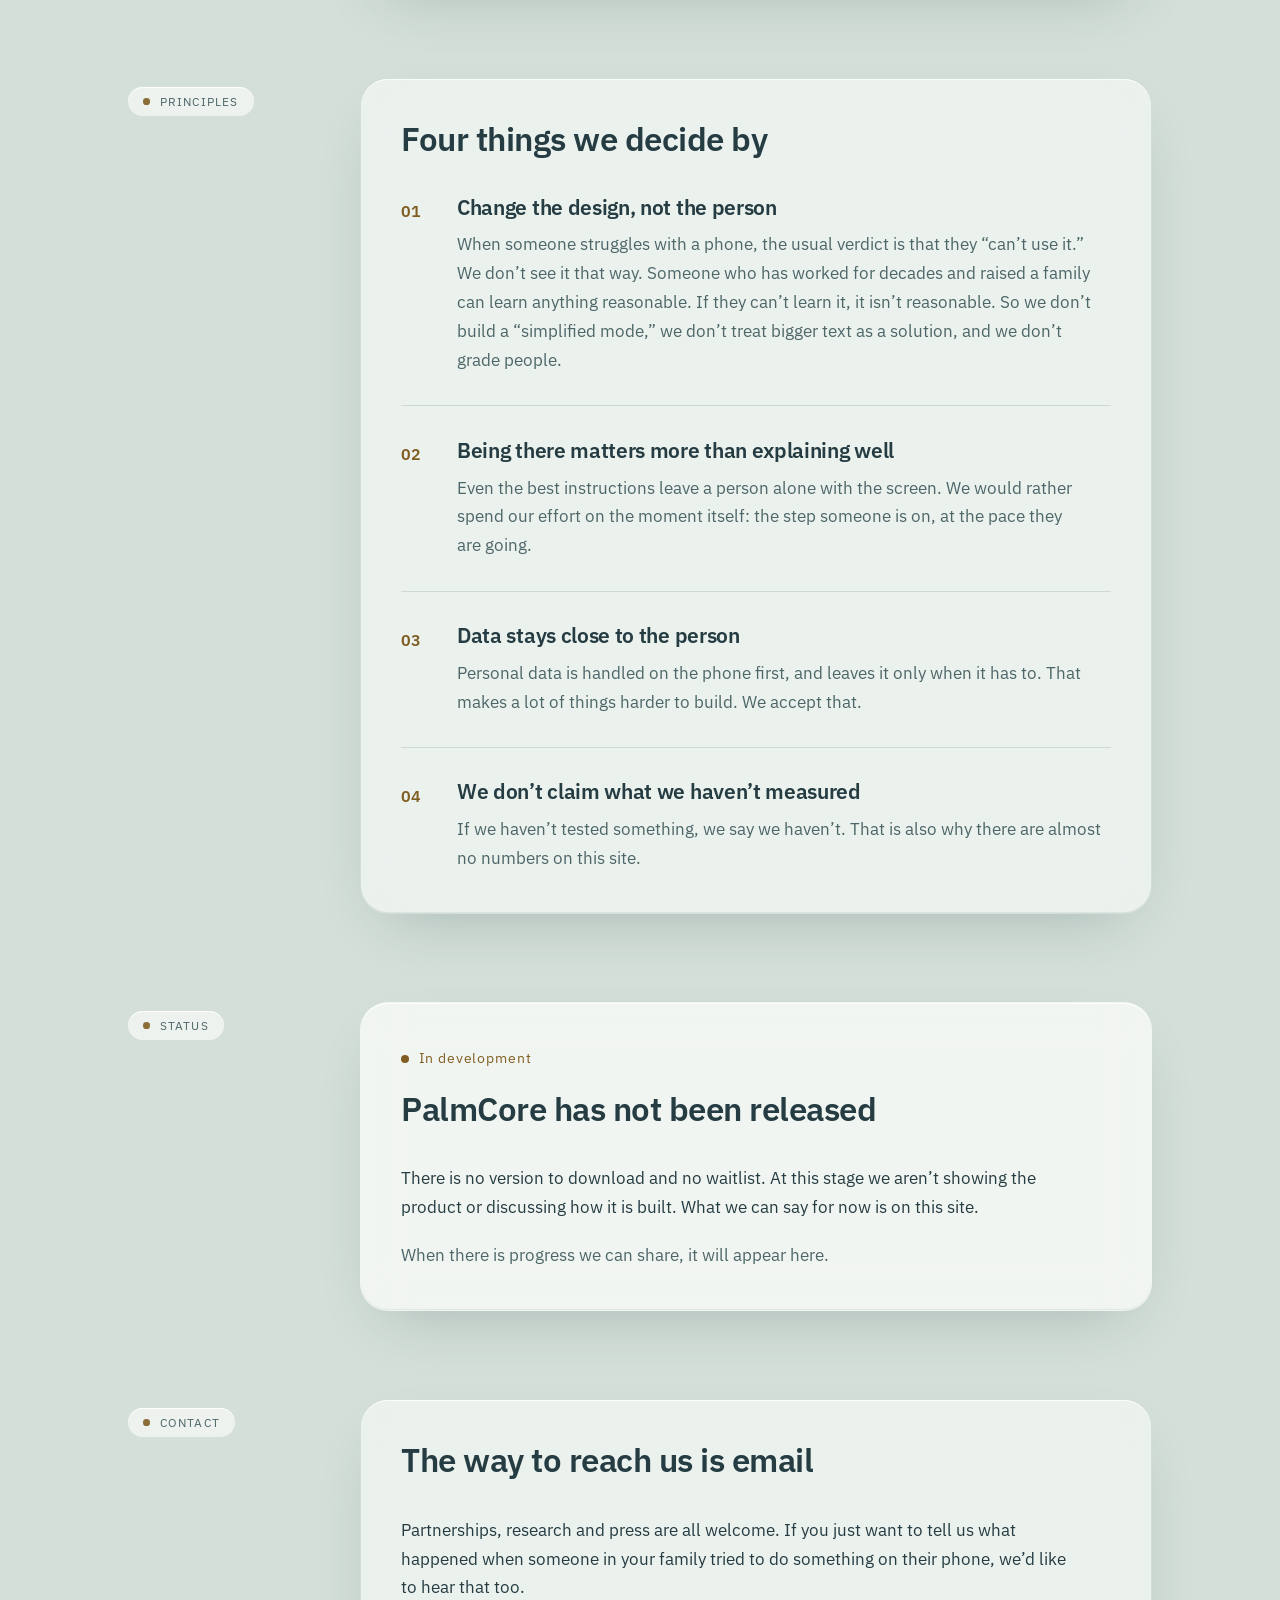
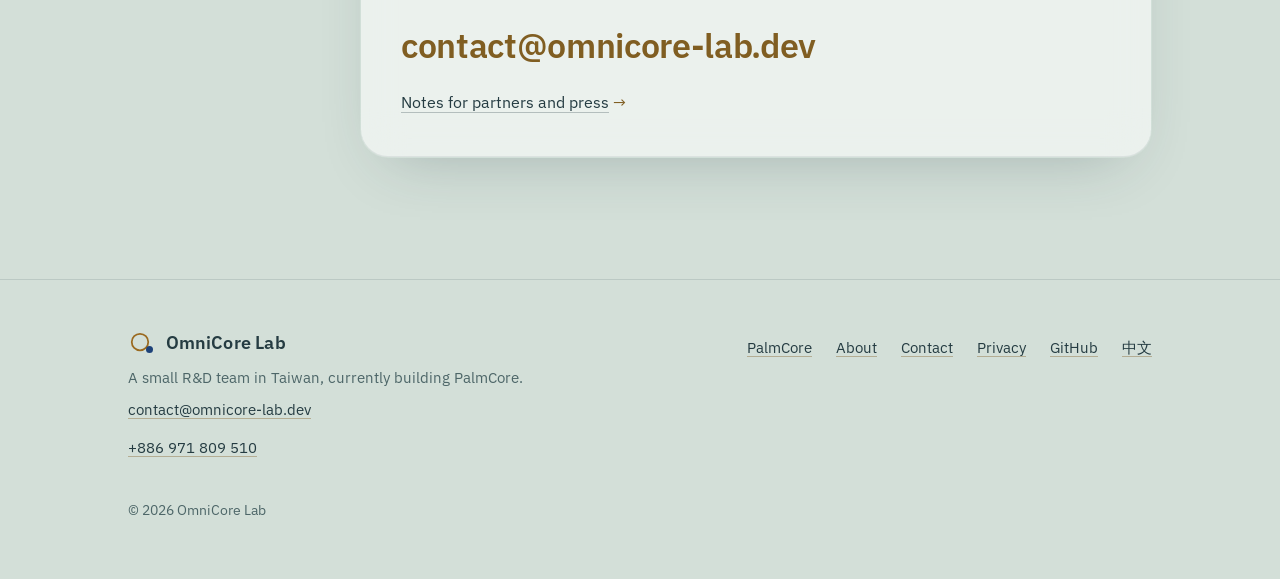
==== commit d31cb039: "Link to GitHub from the footer Co-Authored-By: Claude Opus 5.5 <noreply@anthropic.com>" ====
--- a/site/index.html
+++ b/site/index.html
@@ -29,7 +29,7 @@
 <link rel="stylesheet" href="assets/site.css?v=1010b">
 <link rel="stylesheet" href="assets/app-theme.css?v=1010b">
 <script src="assets/site.js" defer></script>
-<script type="application/ld+json">{"@context": "https://schema.org", "@type": "Organization", "name": "OmniCore Lab", "url": "https://omnicore-lab.dev/", "logo": "https://omnicore-lab.dev/assets/favicon.svg", "email": "contact@omnicore-lab.dev", "description": "A small R&D team in Taiwan building PalmCore, an AI companion for people the smartphone was never designed for.", "contactPoint": {"@type": "ContactPoint", "contactType": "general enquiries", "email": "contact@omnicore-lab.dev", "availableLanguage": ["en", "zh-Hant"], "telephone": "+886971809510"}, "address": {"@type": "PostalAddress", "addressRegion": "Taoyuan City", "addressCountry": "TW"}, "telephone": "+886971809510"}</script>
+<script type="application/ld+json">{"@context": "https://schema.org", "@type": "Organization", "name": "OmniCore Lab", "url": "https://omnicore-lab.dev/", "logo": "https://omnicore-lab.dev/assets/favicon.svg", "email": "contact@omnicore-lab.dev", "description": "A small R&D team in Taiwan building PalmCore, an AI companion for people the smartphone was never designed for.", "contactPoint": {"@type": "ContactPoint", "contactType": "general enquiries", "email": "contact@omnicore-lab.dev", "availableLanguage": ["en", "zh-Hant"], "telephone": "+886971809510"}, "address": {"@type": "PostalAddress", "addressRegion": "Taoyuan City", "addressCountry": "TW"}, "telephone": "+886971809510", "sameAs": ["https://github.com/OmniCore-lab"]}</script>
 </head>
 <body>
 <a class="skip" href="#main">Skip to main content</a>
@@ -159,6 +159,7 @@
         <li><a href="about.html">About</a></li>
         <li><a href="contact.html">Contact</a></li>
         <li><a href="privacy.html">Privacy</a></li>
+        <li><a href="https://github.com/OmniCore-lab" rel="noopener">GitHub</a></li>
         <li><a href="zh/" lang="zh-Hant" hreflang="zh-Hant">中文</a></li>
       </ul>
     </nav>
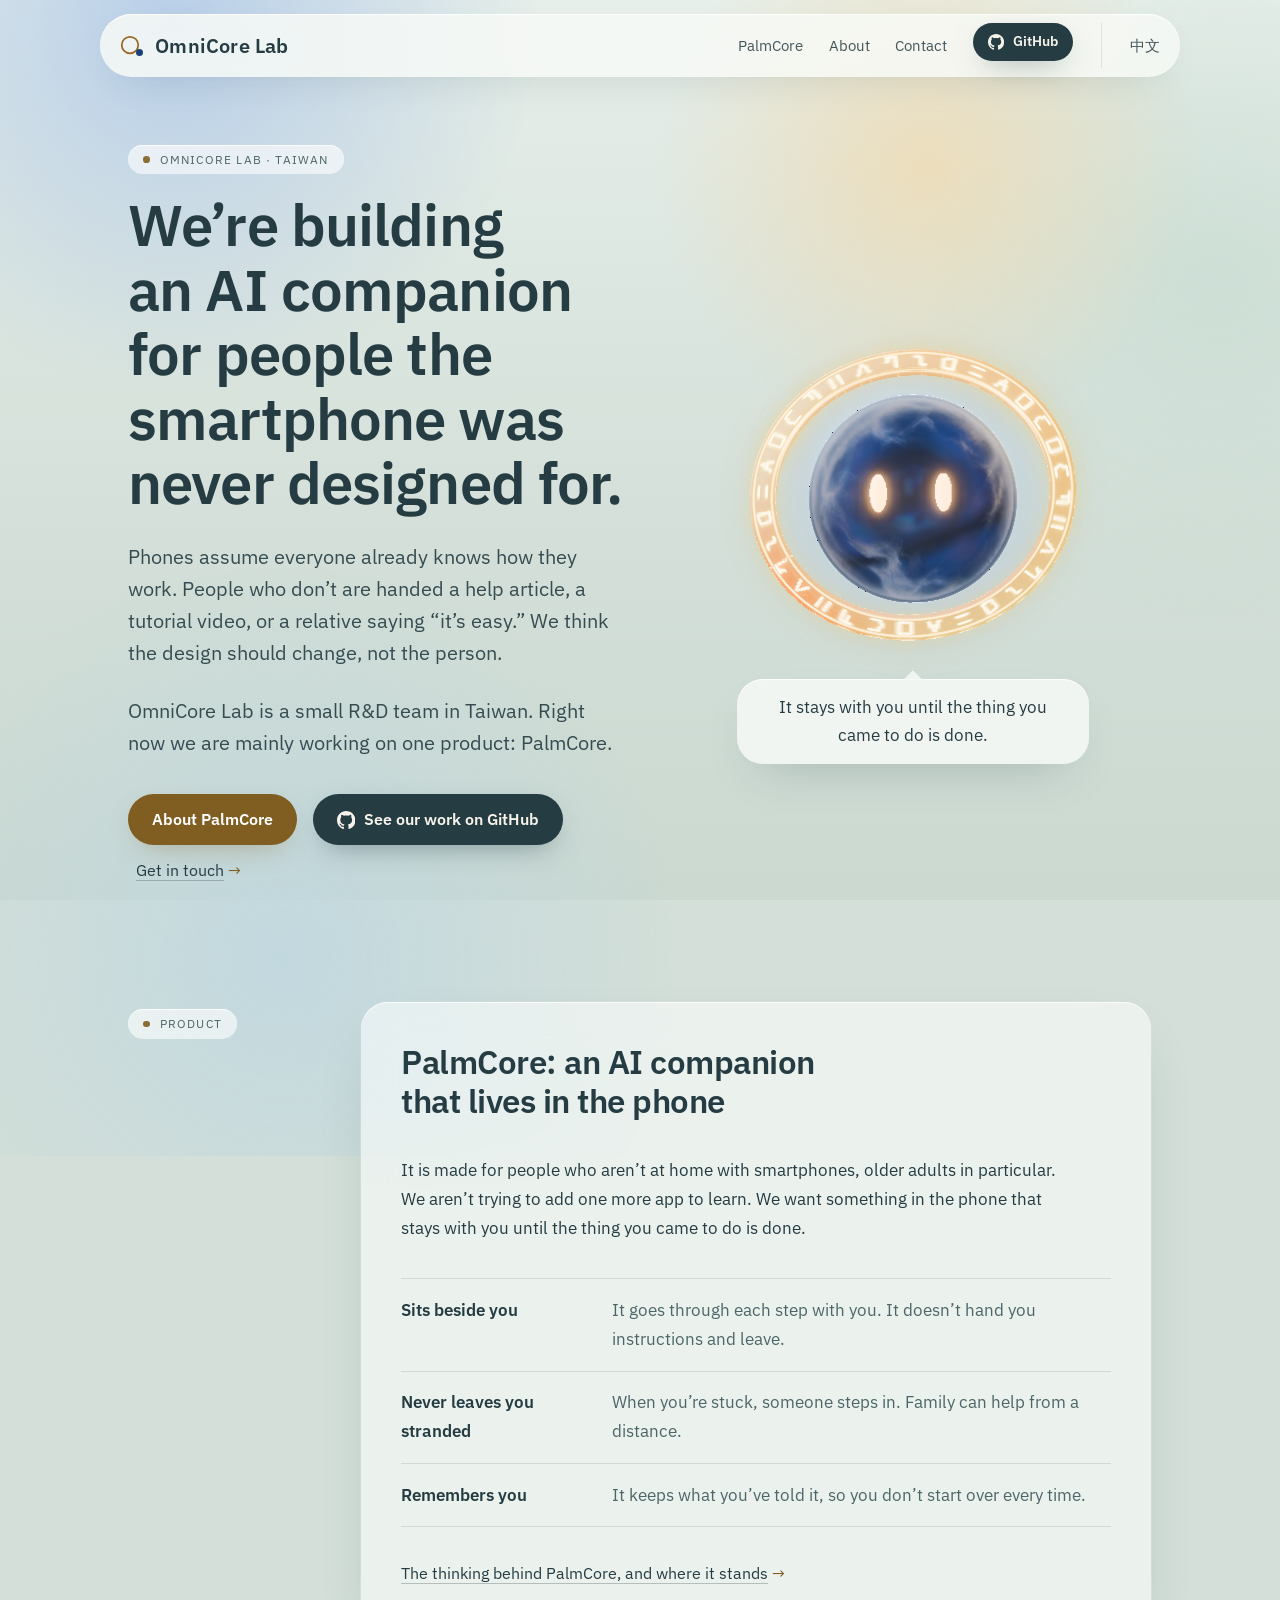
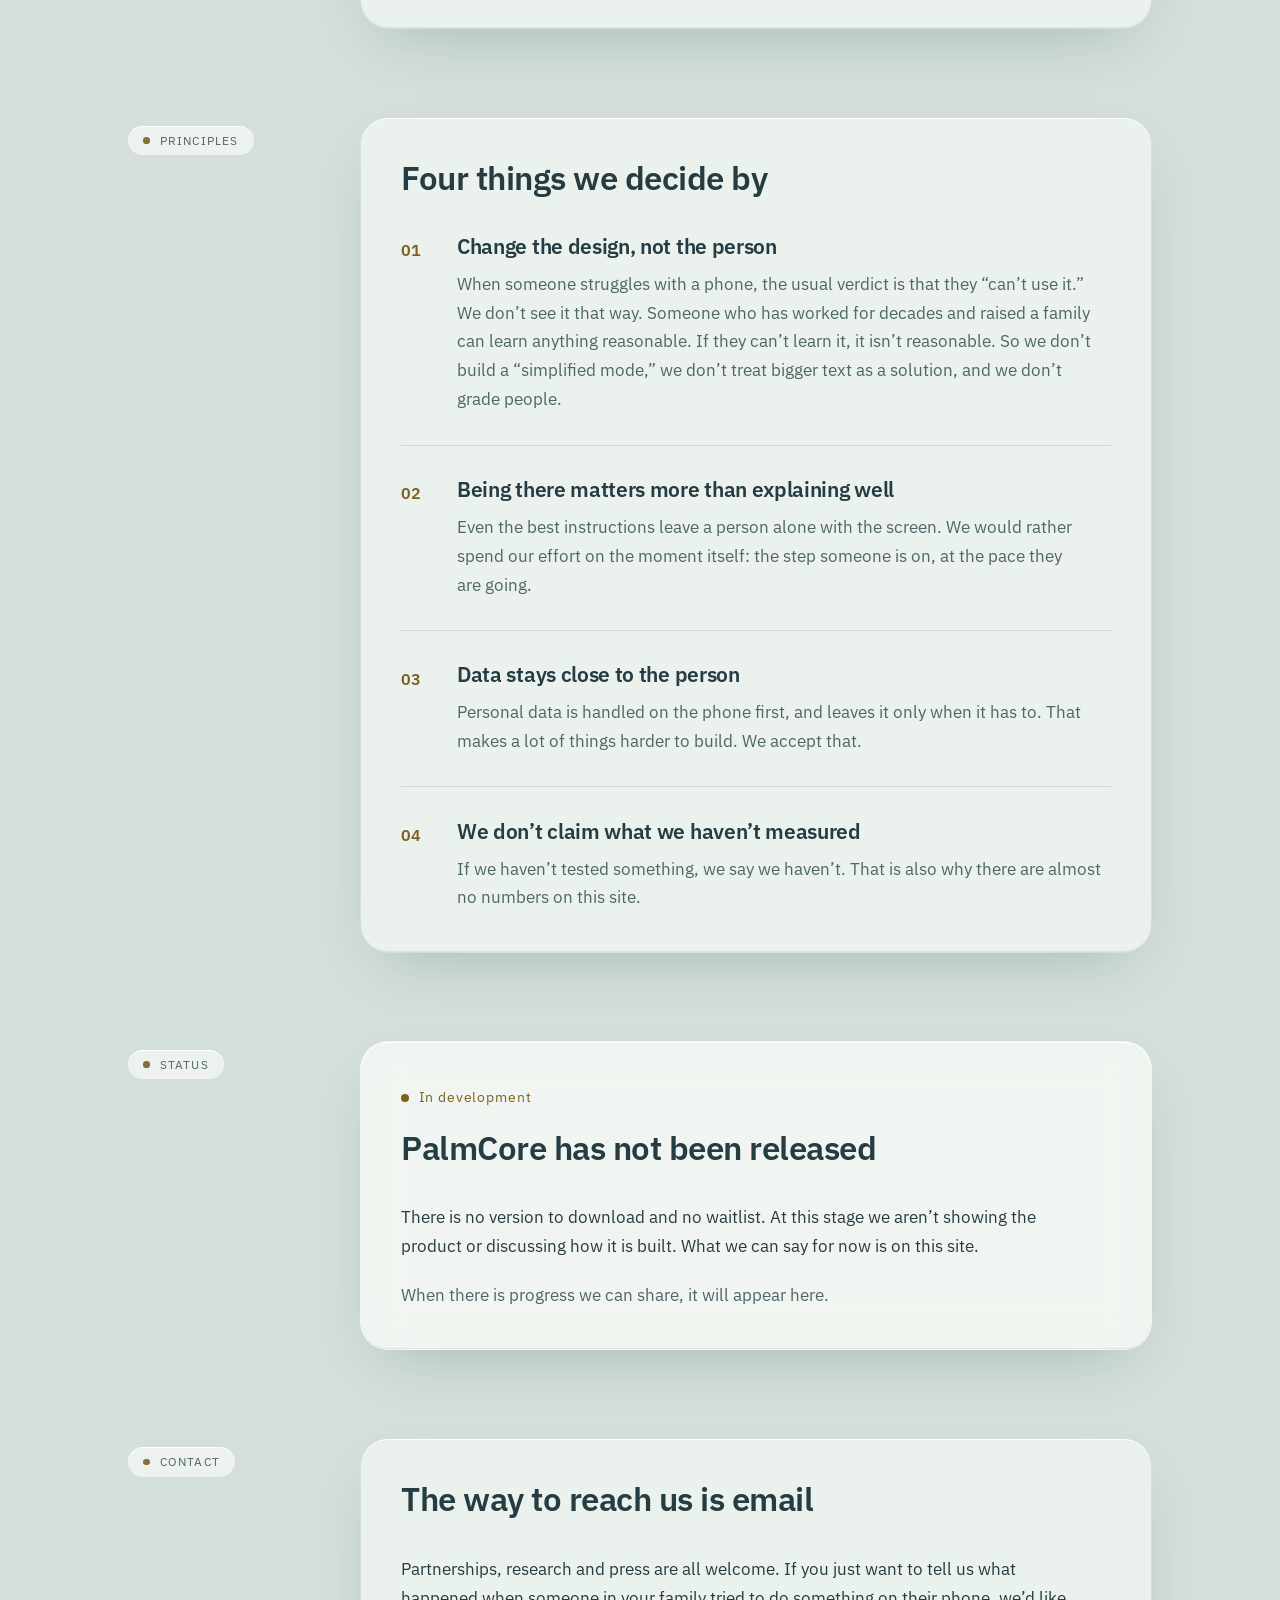
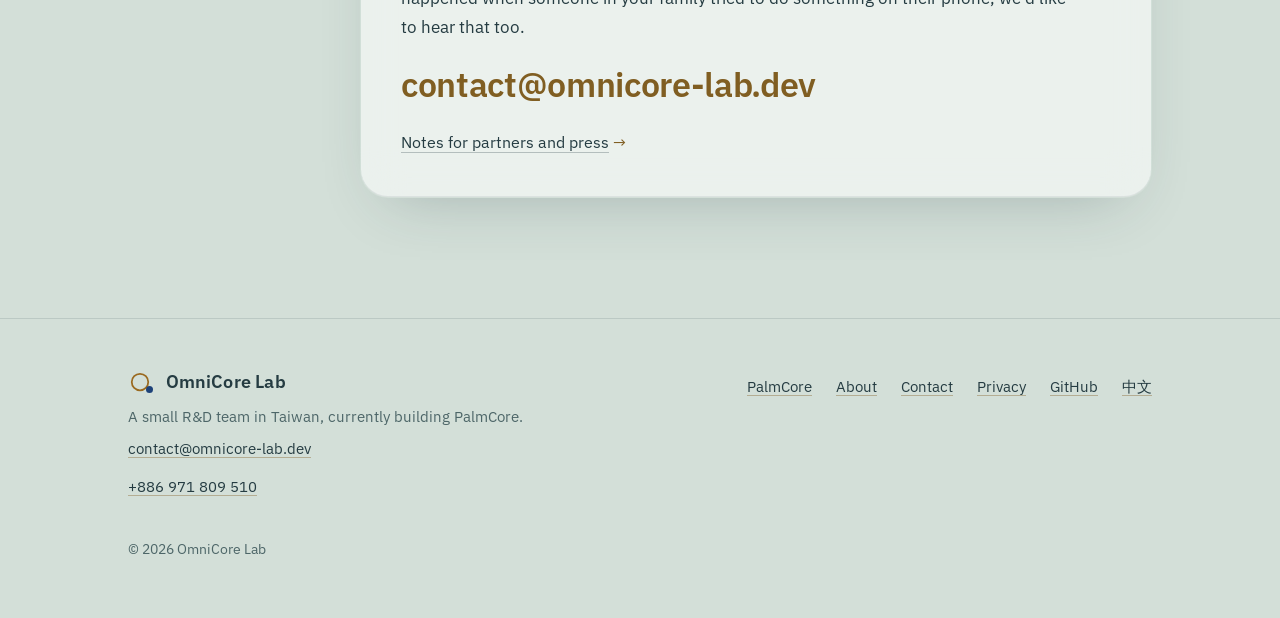
==== commit 2c540b85: "Make the GitHub link a primary button Co-Authored-By: Claude Opus 5.5 <noreply@anthropic.com>" ====
--- a/site/index.html
+++ b/site/index.html
@@ -26,8 +26,8 @@
 <link rel="preconnect" href="https://fonts.googleapis.com">
 <link rel="preconnect" href="https://fonts.gstatic.com" crossorigin>
 <link rel="stylesheet" href="https://fonts.googleapis.com/css2?family=IBM+Plex+Sans:wght@400;500;600&amp;family=Noto+Sans+TC:wght@400;500;700&amp;display=swap">
-<link rel="stylesheet" href="assets/site.css?v=1010b">
-<link rel="stylesheet" href="assets/app-theme.css?v=1010b">
+<link rel="stylesheet" href="assets/site.css?v=1010c">
+<link rel="stylesheet" href="assets/app-theme.css?v=1010c">
 <script src="assets/site.js" defer></script>
 <script type="application/ld+json">{"@context": "https://schema.org", "@type": "Organization", "name": "OmniCore Lab", "url": "https://omnicore-lab.dev/", "logo": "https://omnicore-lab.dev/assets/favicon.svg", "email": "contact@omnicore-lab.dev", "description": "A small R&D team in Taiwan building PalmCore, an AI companion for people the smartphone was never designed for.", "contactPoint": {"@type": "ContactPoint", "contactType": "general enquiries", "email": "contact@omnicore-lab.dev", "availableLanguage": ["en", "zh-Hant"], "telephone": "+886971809510"}, "address": {"@type": "PostalAddress", "addressRegion": "Taoyuan City", "addressCountry": "TW"}, "telephone": "+886971809510", "sameAs": ["https://github.com/OmniCore-lab"]}</script>
 </head>
@@ -43,6 +43,7 @@
         <li><a href="palmcore.html">PalmCore</a></li>
         <li><a href="about.html">About</a></li>
         <li><a href="contact.html">Contact</a></li>
+        <li><a class="gh" href="https://github.com/OmniCore-lab" rel="noopener"><svg viewBox="0 0 16 16" aria-hidden="true" focusable="false"><path fill="currentColor" d="M8 0C3.58 0 0 3.58 0 8c0 3.54 2.29 6.53 5.47 7.59.4.07.55-.17.55-.38 0-.19-.01-.82-.01-1.49-2.01.37-2.53-.49-2.69-.94-.09-.23-.48-.94-.82-1.13-.28-.15-.68-.52-.01-.53.63-.01 1.08.58 1.23.82.72 1.21 1.87.87 2.33.66.07-.52.28-.87.51-1.07-1.78-.2-3.64-.89-3.64-3.95 0-.87.31-1.59.82-2.15-.08-.2-.36-1.02.08-2.12 0 0 .67-.21 2.2.82.64-.18 1.32-.27 2-.27s1.36.09 2 .27c1.53-1.04 2.2-.82 2.2-.82.44 1.1.16 1.92.08 2.12.51.56.82 1.27.82 2.15 0 3.07-1.87 3.75-3.65 3.95.29.25.54.73.54 1.48 0 1.07-.01 1.93-.01 2.2 0 .21.15.46.55.38A8.01 8.01 0 0 0 16 8c0-4.42-3.58-8-8-8Z"/></svg><span>GitHub</span></a></li>
       </ul>
     </nav>
     <a class="lang" href="zh/" lang="zh-Hant" hreflang="zh-Hant" aria-label="切換到中文">中文</a>
@@ -59,6 +60,7 @@
         <p class="lead">OmniCore Lab is a small R&amp;D team in Taiwan. Right now we are mainly working on one product: PalmCore.</p>
         <div class="actions">
           <a class="btn" href="palmcore.html">About PalmCore</a>
+          <a class="btn btn-gh" href="https://github.com/OmniCore-lab" rel="noopener"><svg viewBox="0 0 16 16" aria-hidden="true" focusable="false"><path fill="currentColor" d="M8 0C3.58 0 0 3.58 0 8c0 3.54 2.29 6.53 5.47 7.59.4.07.55-.17.55-.38 0-.19-.01-.82-.01-1.49-2.01.37-2.53-.49-2.69-.94-.09-.23-.48-.94-.82-1.13-.28-.15-.68-.52-.01-.53.63-.01 1.08.58 1.23.82.72 1.21 1.87.87 2.33.66.07-.52.28-.87.51-1.07-1.78-.2-3.64-.89-3.64-3.95 0-.87.31-1.59.82-2.15-.08-.2-.36-1.02.08-2.12 0 0 .67-.21 2.2.82.64-.18 1.32-.27 2-.27s1.36.09 2 .27c1.53-1.04 2.2-.82 2.2-.82.44 1.1.16 1.92.08 2.12.51.56.82 1.27.82 2.15 0 3.07-1.87 3.75-3.65 3.95.29.25.54.73.54 1.48 0 1.07-.01 1.93-.01 2.2 0 .21.15.46.55.38A8.01 8.01 0 0 0 16 8c0-4.42-3.58-8-8-8Z"/></svg><span>See our work on GitHub</span></a>
           <a class="more" href="contact.html">Get in touch</a>
         </div>
       </div>
--- a/site/assets/app-theme.css
+++ b/site/assets/app-theme.css
@@ -213,3 +213,16 @@
 .facts dt { color: var(--muted); font-size: .9375rem; }
 .facts dd { margin: 0; }
 .foot address { margin-top: .35rem; font-size: .9375rem; max-width: 28em; }
+
+/* GitHub：跟主要按鈕同一級（墨藍實心），頁首每一頁都有一顆 */
+.btn-gh, .nav a.gh {
+  display: inline-flex; align-items: center; gap: .55rem;
+  background: #253C42; color: #F7F3EA; border-radius: 999px; font-weight: 600; text-decoration: none;
+  box-shadow: 0 10px 30px -12px rgba(37, 60, 66, .55);
+  transition: transform .18s ease, box-shadow .18s ease;
+}
+.btn-gh svg, .nav a.gh svg { width: 1.15em; height: 1.15em; flex: none; }
+.btn-gh:hover, .nav a.gh:hover { transform: translateY(-1px); box-shadow: 0 14px 34px -12px rgba(37, 60, 66, .7); opacity: 1; }
+.nav a.gh { padding: .42rem .95rem; font-size: .875rem; background-image: none; opacity: 1; color: #F7F3EA; }
+.actions { gap: .75rem 1rem; }
+.actions .more { margin-left: .5rem; }
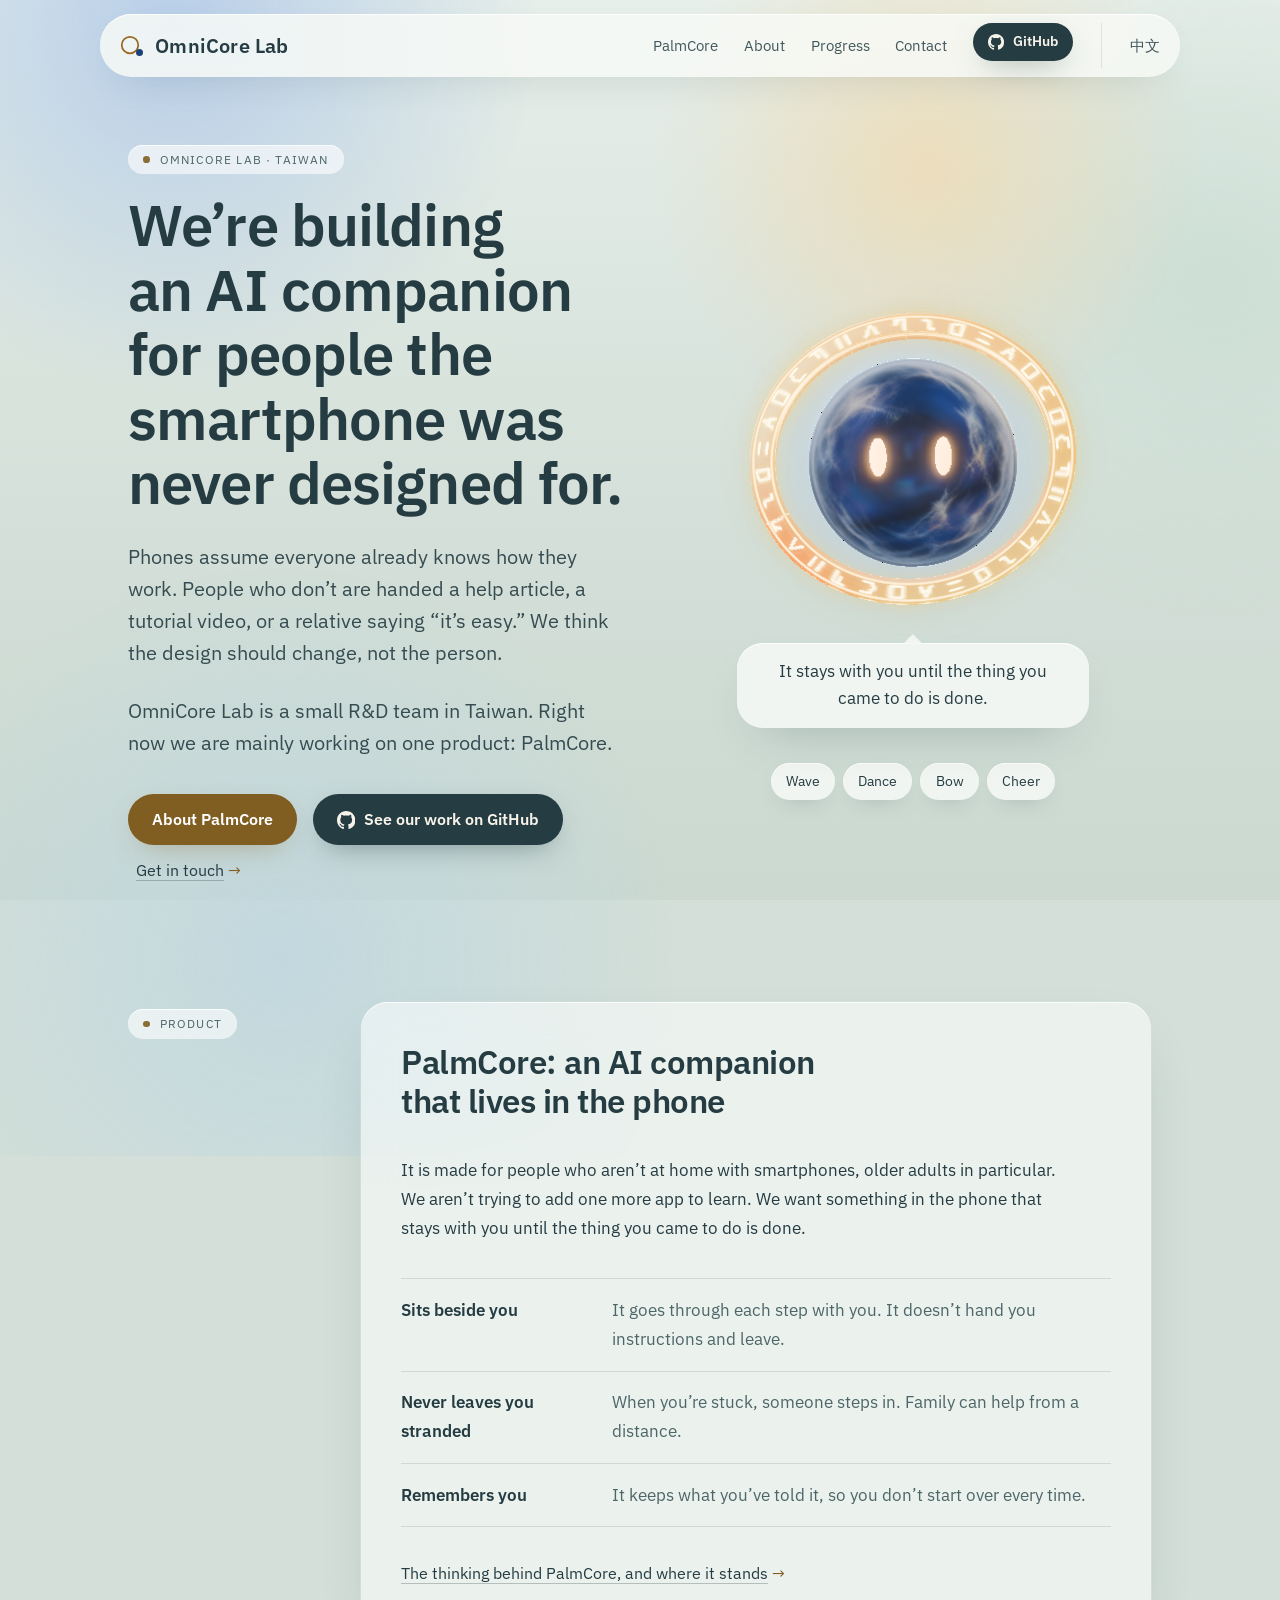
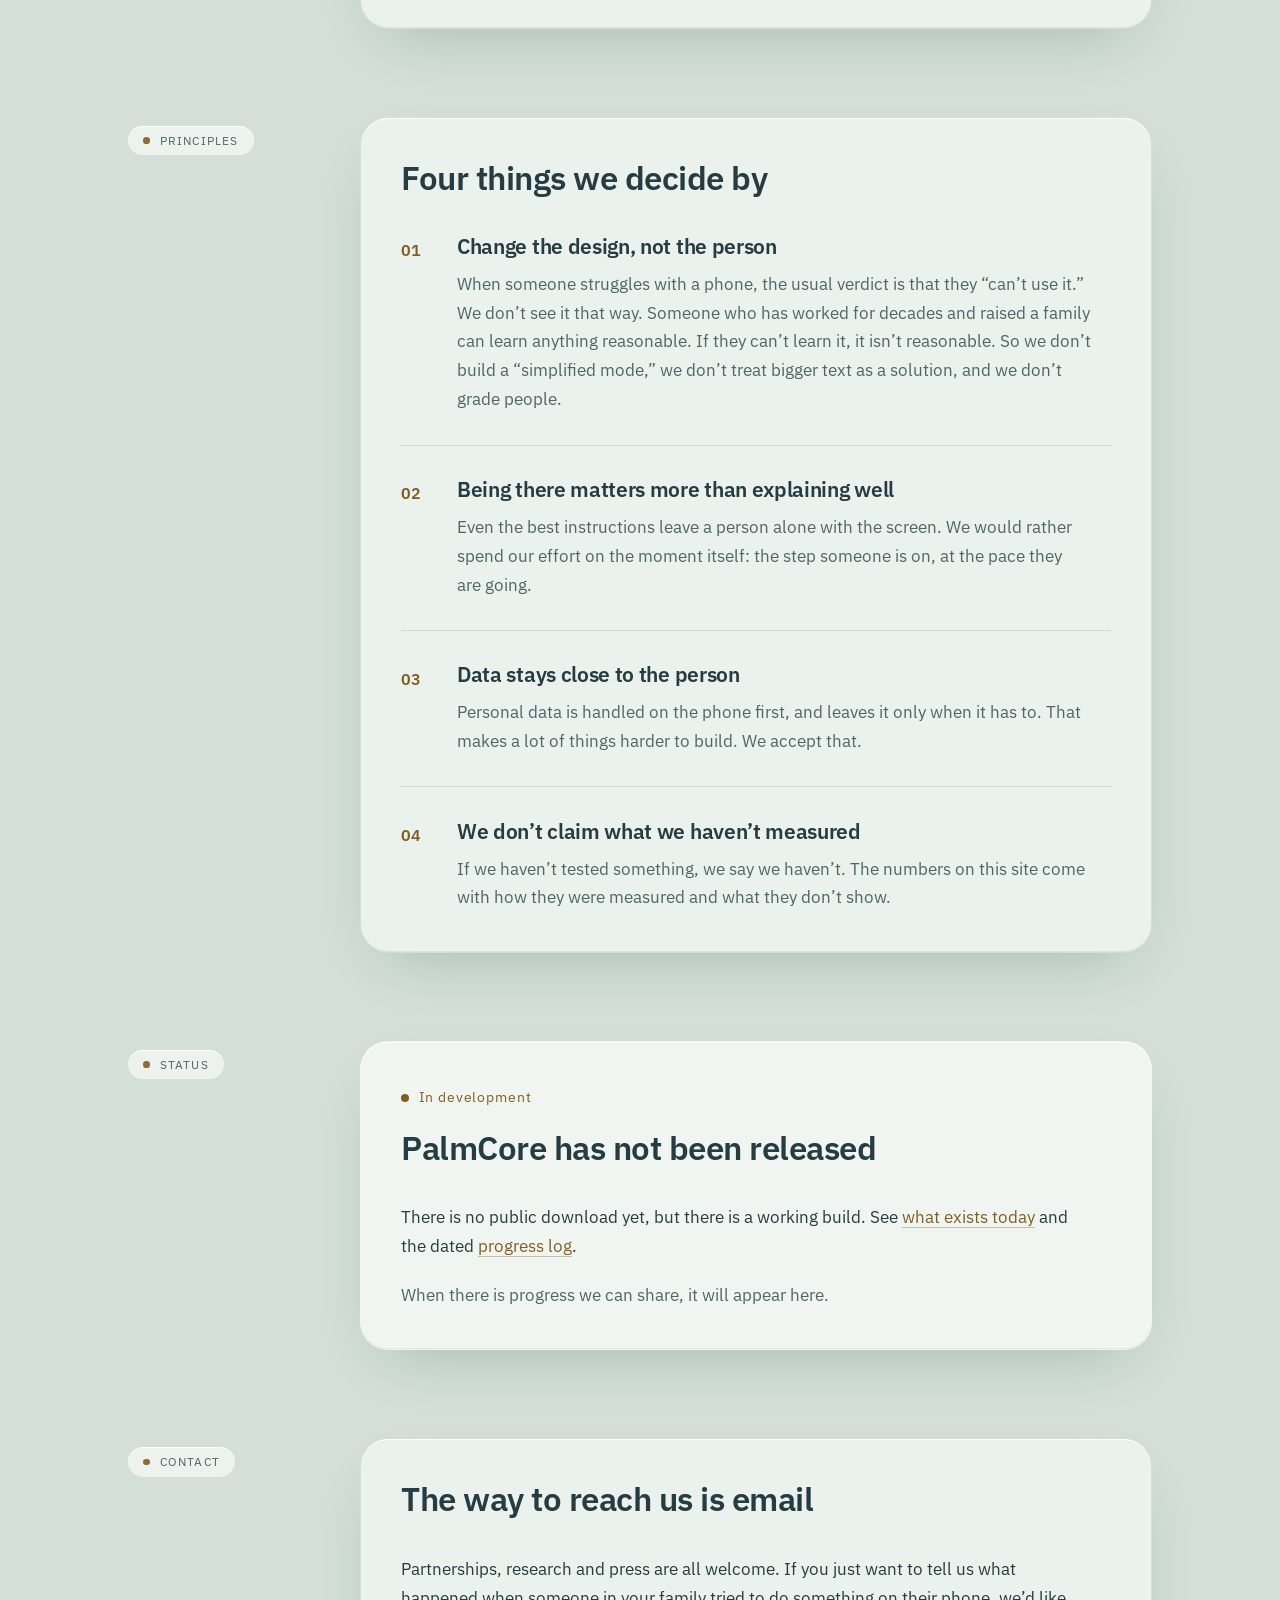
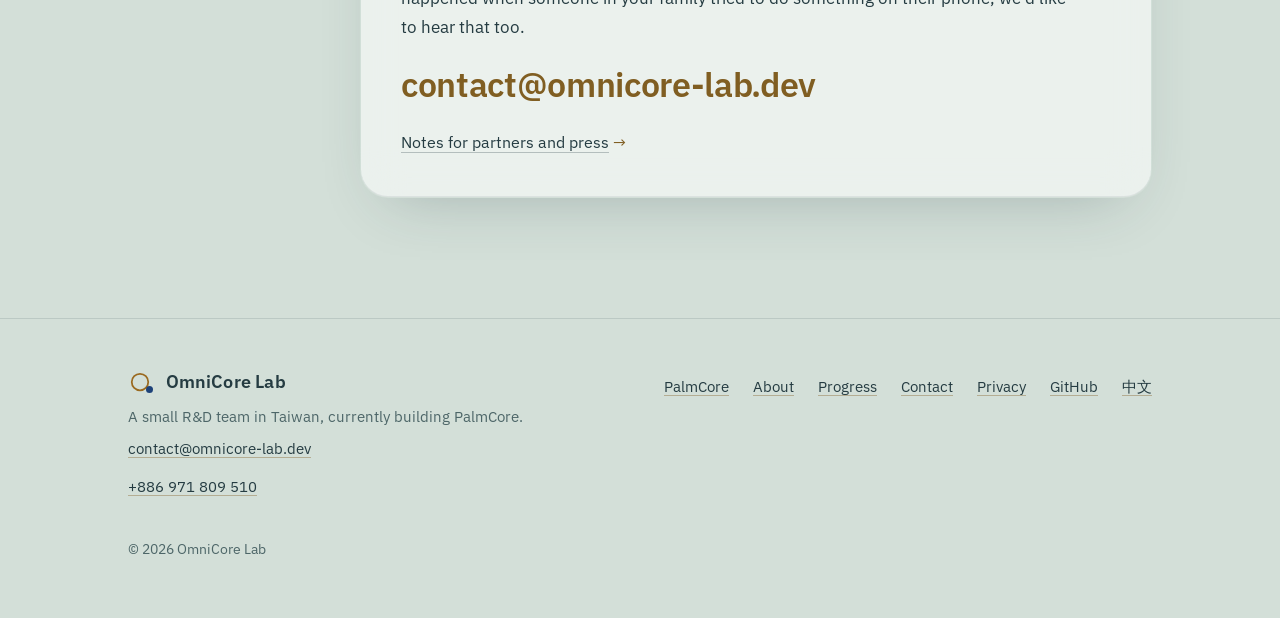
==== commit fafcd274: "Show the current build: screens, measurements, progress log Co-Authored-By: Claude Opus 5.5 <noreply" ====
--- a/site/index.html
+++ b/site/index.html
@@ -26,9 +26,9 @@
 <link rel="preconnect" href="https://fonts.googleapis.com">
 <link rel="preconnect" href="https://fonts.gstatic.com" crossorigin>
 <link rel="stylesheet" href="https://fonts.googleapis.com/css2?family=IBM+Plex+Sans:wght@400;500;600&amp;family=Noto+Sans+TC:wght@400;500;700&amp;display=swap">
-<link rel="stylesheet" href="assets/site.css?v=1010c">
-<link rel="stylesheet" href="assets/app-theme.css?v=1010c">
-<script src="assets/site.js" defer></script>
+<link rel="stylesheet" href="assets/site.css?v=1010d">
+<link rel="stylesheet" href="assets/app-theme.css?v=1010d">
+<script src="assets/site.js?v=1010d" defer></script>
 <script type="application/ld+json">{"@context": "https://schema.org", "@type": "Organization", "name": "OmniCore Lab", "url": "https://omnicore-lab.dev/", "logo": "https://omnicore-lab.dev/assets/favicon.svg", "email": "contact@omnicore-lab.dev", "description": "A small R&D team in Taiwan building PalmCore, an AI companion for people the smartphone was never designed for.", "contactPoint": {"@type": "ContactPoint", "contactType": "general enquiries", "email": "contact@omnicore-lab.dev", "availableLanguage": ["en", "zh-Hant"], "telephone": "+886971809510"}, "address": {"@type": "PostalAddress", "addressRegion": "Taoyuan City", "addressCountry": "TW"}, "telephone": "+886971809510", "sameAs": ["https://github.com/OmniCore-lab"]}</script>
 </head>
 <body>
@@ -42,6 +42,7 @@
       <ul>
         <li><a href="palmcore.html">PalmCore</a></li>
         <li><a href="about.html">About</a></li>
+        <li><a href="progress.html">Progress</a></li>
         <li><a href="contact.html">Contact</a></li>
         <li><a class="gh" href="https://github.com/OmniCore-lab" rel="noopener"><svg viewBox="0 0 16 16" aria-hidden="true" focusable="false"><path fill="currentColor" d="M8 0C3.58 0 0 3.58 0 8c0 3.54 2.29 6.53 5.47 7.59.4.07.55-.17.55-.38 0-.19-.01-.82-.01-1.49-2.01.37-2.53-.49-2.69-.94-.09-.23-.48-.94-.82-1.13-.28-.15-.68-.52-.01-.53.63-.01 1.08.58 1.23.82.72 1.21 1.87.87 2.33.66.07-.52.28-.87.51-1.07-1.78-.2-3.64-.89-3.64-3.95 0-.87.31-1.59.82-2.15-.08-.2-.36-1.02.08-2.12 0 0 .67-.21 2.2.82.64-.18 1.32-.27 2-.27s1.36.09 2 .27c1.53-1.04 2.2-.82 2.2-.82.44 1.1.16 1.92.08 2.12.51.56.82 1.27.82 2.15 0 3.07-1.87 3.75-3.65 3.95.29.25.54.73.54 1.48 0 1.07-.01 1.93-.01 2.2 0 .21.15.46.55.38A8.01 8.01 0 0 0 16 8c0-4.42-3.58-8-8-8Z"/></svg><span>GitHub</span></a></li>
       </ul>
@@ -74,6 +75,7 @@
         </svg></div>
         </div>
         <p class="bubble">It stays with you until the thing you came to do is done.</p>
+        <div class="moves" role="group" aria-label="Try a move" hidden><button type="button" data-move="hello">Wave</button><button type="button" data-move="dance">Dance</button><button type="button" data-move="bow">Bow</button><button type="button" data-move="cheer">Cheer</button></div>
       </div>
     </div>
   </section>
@@ -114,7 +116,7 @@
           </div></li>
           <li><div>
             <h3>We don&rsquo;t claim what we haven&rsquo;t measured</h3>
-            <p>If we haven&rsquo;t tested something, we say we haven&rsquo;t. That is also why there are almost no numbers on this site.</p>
+            <p>If we haven&rsquo;t tested something, we say we haven&rsquo;t. The numbers on this site come with how they were measured and what they don&rsquo;t show.</p>
           </div></li>
         </ol>
       </div>
@@ -127,7 +129,7 @@
       <div class="prose" data-reveal>
         <p class="status">In development</p>
         <h2 id="h-status">PalmCore has not been released</h2>
-        <p>There is no version to download and no waitlist. At this stage we aren&rsquo;t showing the product or discussing how it is built. What we can say for now is on this site.</p>
+        <p>There is no public download yet, but there is a working build. See <a href="palmcore.html">what exists today</a> and the dated <a href="progress.html">progress log</a>.</p>
         <p class="muted">When there is progress we can share, it will appear here.</p>
       </div>
     </div>
@@ -159,6 +161,7 @@
       <ul>
         <li><a href="palmcore.html">PalmCore</a></li>
         <li><a href="about.html">About</a></li>
+        <li><a href="progress.html">Progress</a></li>
         <li><a href="contact.html">Contact</a></li>
         <li><a href="privacy.html">Privacy</a></li>
         <li><a href="https://github.com/OmniCore-lab" rel="noopener">GitHub</a></li>
--- a/site/assets/app-theme.css
+++ b/site/assets/app-theme.css
@@ -226,3 +226,48 @@
 .nav a.gh { padding: .42rem .95rem; font-size: .875rem; background-image: none; opacity: 1; color: #F7F3EA; }
 .actions { gap: .75rem 1rem; }
 .actions .more { margin-left: .5rem; }
+
+/* ── 開放一輪（2026-10-10）：實際畫面、數字、進度紀錄、智核動作 ── */
+.phones { display: grid; grid-template-columns: repeat(2, minmax(0, 1fr)); gap: 1.5rem 1.25rem; margin-block: 1.5rem 2.25rem; }
+@media (min-width: 900px) { .phones { grid-template-columns: repeat(4, minmax(0, 1fr)); } }
+.phone { margin: 0; }
+.phone img {
+  display: block; width: 100%; height: auto; border-radius: 22px;
+  box-shadow: 0 0 0 5px #1B2733, 0 0 0 6px rgba(255, 255, 255, .5), 0 26px 50px -24px rgba(37, 60, 66, .55);
+}
+.phone figcaption { margin-top: 1rem; font-size: .875rem; line-height: 1.55; color: var(--muted); }
+.built-h { font-size: 1.0625rem; margin: 0 0 .75rem; }
+.built { margin: 0; padding: 0; list-style: none; display: grid; gap: .6rem 2rem; }
+@media (min-width: 760px) { .built { grid-template-columns: repeat(2, minmax(0, 1fr)); } }
+.built li { position: relative; padding-left: 1.25rem; color: var(--text); }
+.built li::before { content: ""; position: absolute; left: 0; top: .62em; width: .42rem; height: .42rem; border-radius: 50%; background: var(--gold); }
+.section .split > div:not(.prose) > p { max-width: 40em; }
+
+.stats { display: grid; gap: 1rem; margin: 1.5rem 0; }
+@media (min-width: 700px) { .stats { grid-template-columns: repeat(3, minmax(0, 1fr)); } }
+.stats > div { background: rgba(255, 255, 255, .55); border-radius: 20px; padding: 1.1rem 1.2rem 1.2rem; box-shadow: inset 0 1px 0 var(--edge-hi); }
+.stats dt { font-size: clamp(1.9rem, 1.4rem + 1.6vw, 2.5rem); font-weight: 600; line-height: 1.1; color: #1D4279; letter-spacing: -.02em; }
+.stats dd { margin: .5rem 0 0; }
+.stats dd strong { display: block; font-weight: 600; }
+.stats dd span { display: block; margin-top: .25rem; font-size: .875rem; color: var(--muted); line-height: 1.5; }
+.fine { font-size: .875rem; color: var(--muted); line-height: 1.6; }
+
+.log { list-style: none; margin: 0 0 1.5rem; padding: 0; }
+.log > li { display: grid; gap: .35rem 2rem; padding-block: 1.35rem; border-top: 1px solid var(--line); }
+.log > li:last-child { border-bottom: 1px solid var(--line); }
+@media (min-width: 700px) { .log > li { grid-template-columns: 8.5rem minmax(0, 1fr); } }
+.log time { color: var(--sand); font-weight: 600; font-size: .9375rem; font-variant-numeric: tabular-nums; padding-top: .15rem; }
+.log h3 { margin: 0 0 .35rem; font-size: 1.125rem; }
+.log p { margin: 0; color: var(--muted); max-width: 40em; }
+
+/* 智核下面的動作鈕：3D 準備好才出現 */
+.moves { display: flex; flex-wrap: wrap; justify-content: center; gap: .5rem; margin-top: 1rem; }
+.moves[hidden] { display: none; }
+.moves button {
+  font: inherit; font-size: .875rem; color: var(--text); cursor: pointer;
+  background: var(--glass-strong); border: 0; border-radius: 999px; padding: .42rem .95rem;
+  box-shadow: inset 0 1px 0 var(--edge-hi), 0 8px 22px -14px rgba(37, 60, 66, .5);
+  transition: transform .15s ease;
+}
+.moves button:hover { transform: translateY(-1px); }
+.moves button:active { transform: scale(.96); }
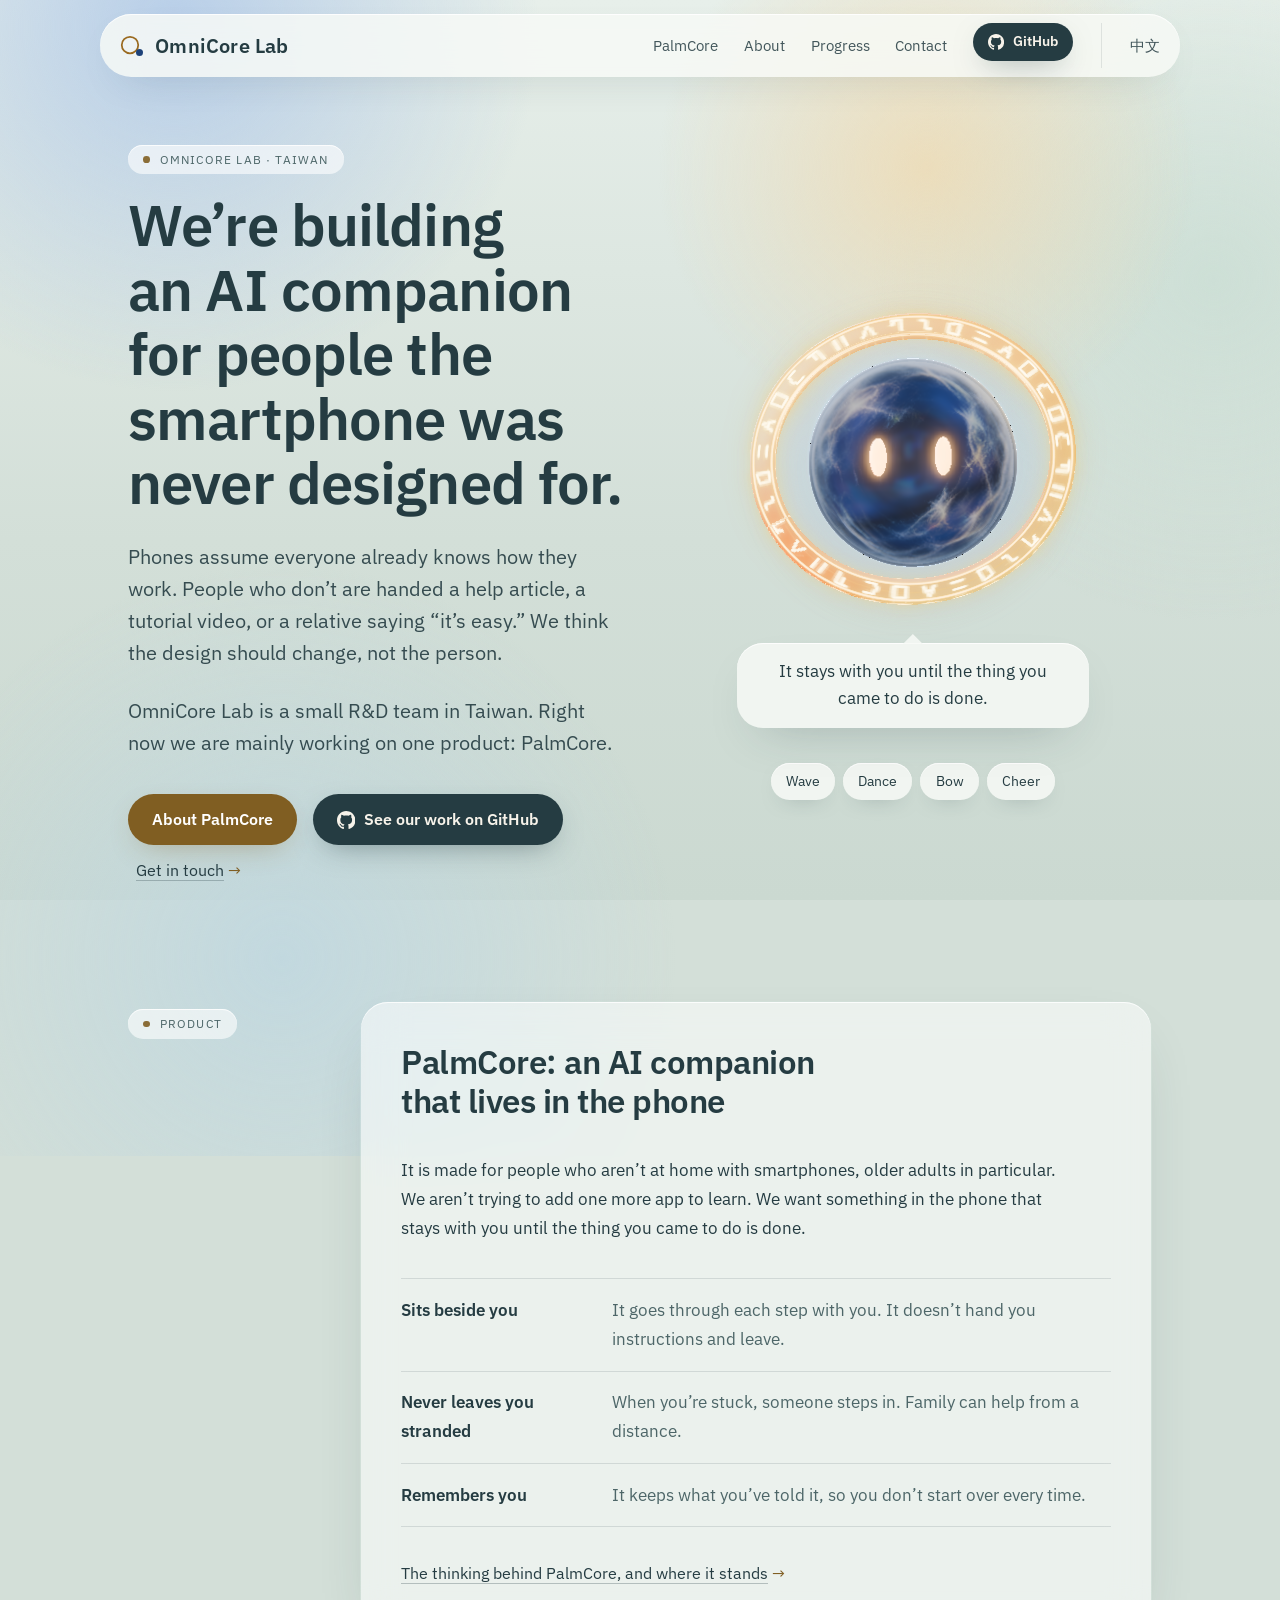
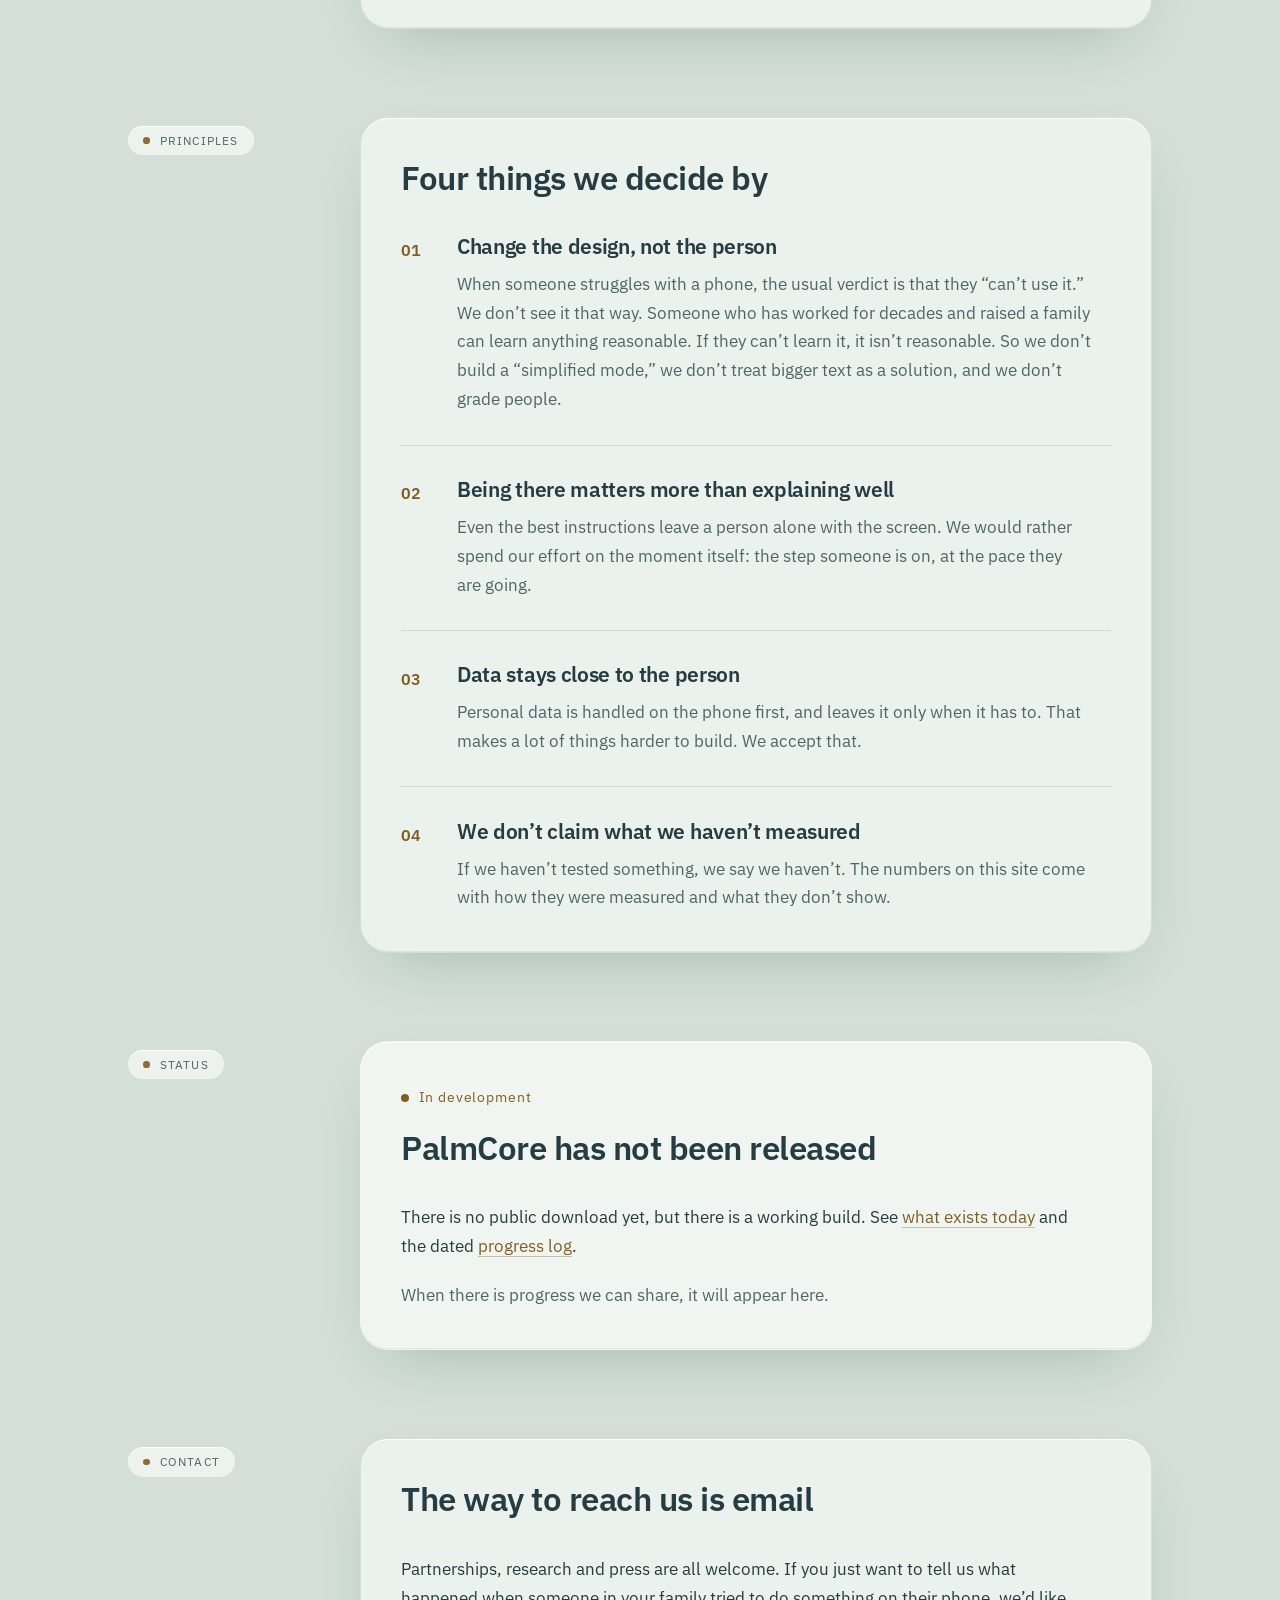
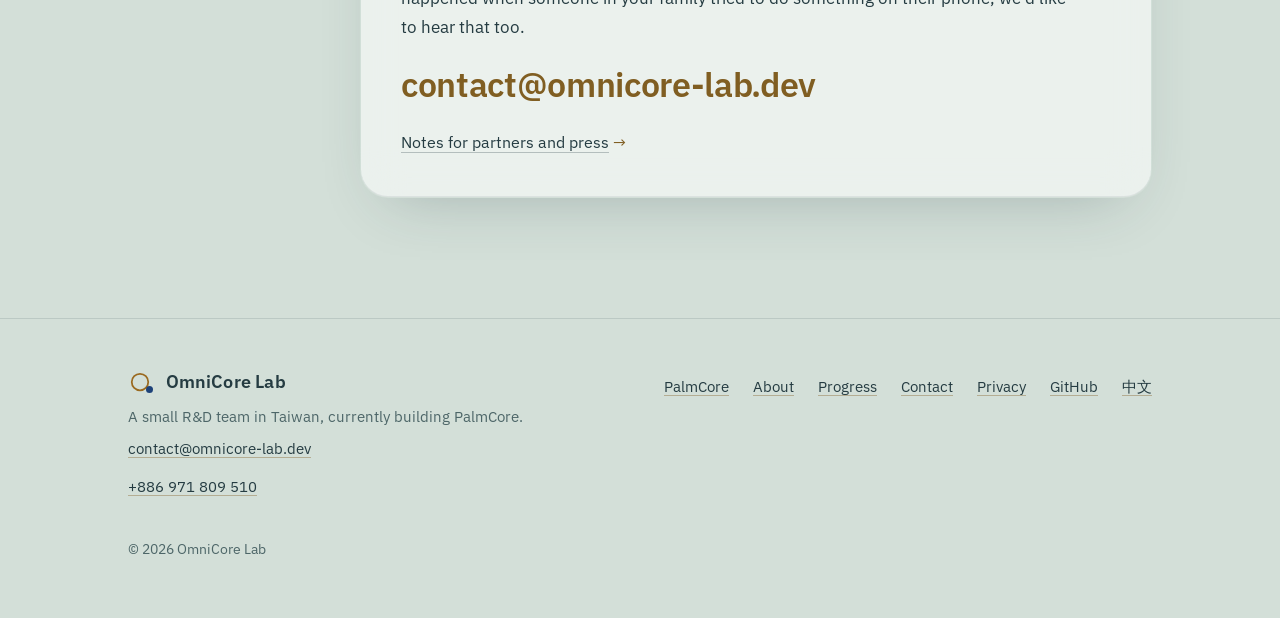
==== commit 1f26bb20: "Add the introduction film and a note on the team Co-Authored-By: Claude Opus 5.5 <noreply@anthropic." ====
--- a/site/index.html
+++ b/site/index.html
@@ -26,9 +26,9 @@
 <link rel="preconnect" href="https://fonts.googleapis.com">
 <link rel="preconnect" href="https://fonts.gstatic.com" crossorigin>
 <link rel="stylesheet" href="https://fonts.googleapis.com/css2?family=IBM+Plex+Sans:wght@400;500;600&amp;family=Noto+Sans+TC:wght@400;500;700&amp;display=swap">
-<link rel="stylesheet" href="assets/site.css?v=1010d">
-<link rel="stylesheet" href="assets/app-theme.css?v=1010d">
-<script src="assets/site.js?v=1010d" defer></script>
+<link rel="stylesheet" href="assets/site.css?v=1010e">
+<link rel="stylesheet" href="assets/app-theme.css?v=1010e">
+<script src="assets/site.js?v=1010e" defer></script>
 <script type="application/ld+json">{"@context": "https://schema.org", "@type": "Organization", "name": "OmniCore Lab", "url": "https://omnicore-lab.dev/", "logo": "https://omnicore-lab.dev/assets/favicon.svg", "email": "contact@omnicore-lab.dev", "description": "A small R&D team in Taiwan building PalmCore, an AI companion for people the smartphone was never designed for.", "contactPoint": {"@type": "ContactPoint", "contactType": "general enquiries", "email": "contact@omnicore-lab.dev", "availableLanguage": ["en", "zh-Hant"], "telephone": "+886971809510"}, "address": {"@type": "PostalAddress", "addressRegion": "Taoyuan City", "addressCountry": "TW"}, "telephone": "+886971809510", "sameAs": ["https://github.com/OmniCore-lab"]}</script>
 </head>
 <body>
--- a/site/assets/app-theme.css
+++ b/site/assets/app-theme.css
@@ -271,3 +271,6 @@
 }
 .moves button:hover { transform: translateY(-1px); }
 .moves button:active { transform: scale(.96); }
+
+/* 介紹影片 */
+.film { display: block; width: 100%; height: auto; aspect-ratio: 16 / 9; border-radius: 20px; background: #1B2733; box-shadow: 0 26px 60px -28px rgba(37, 60, 66, .6); margin-bottom: 1rem; }
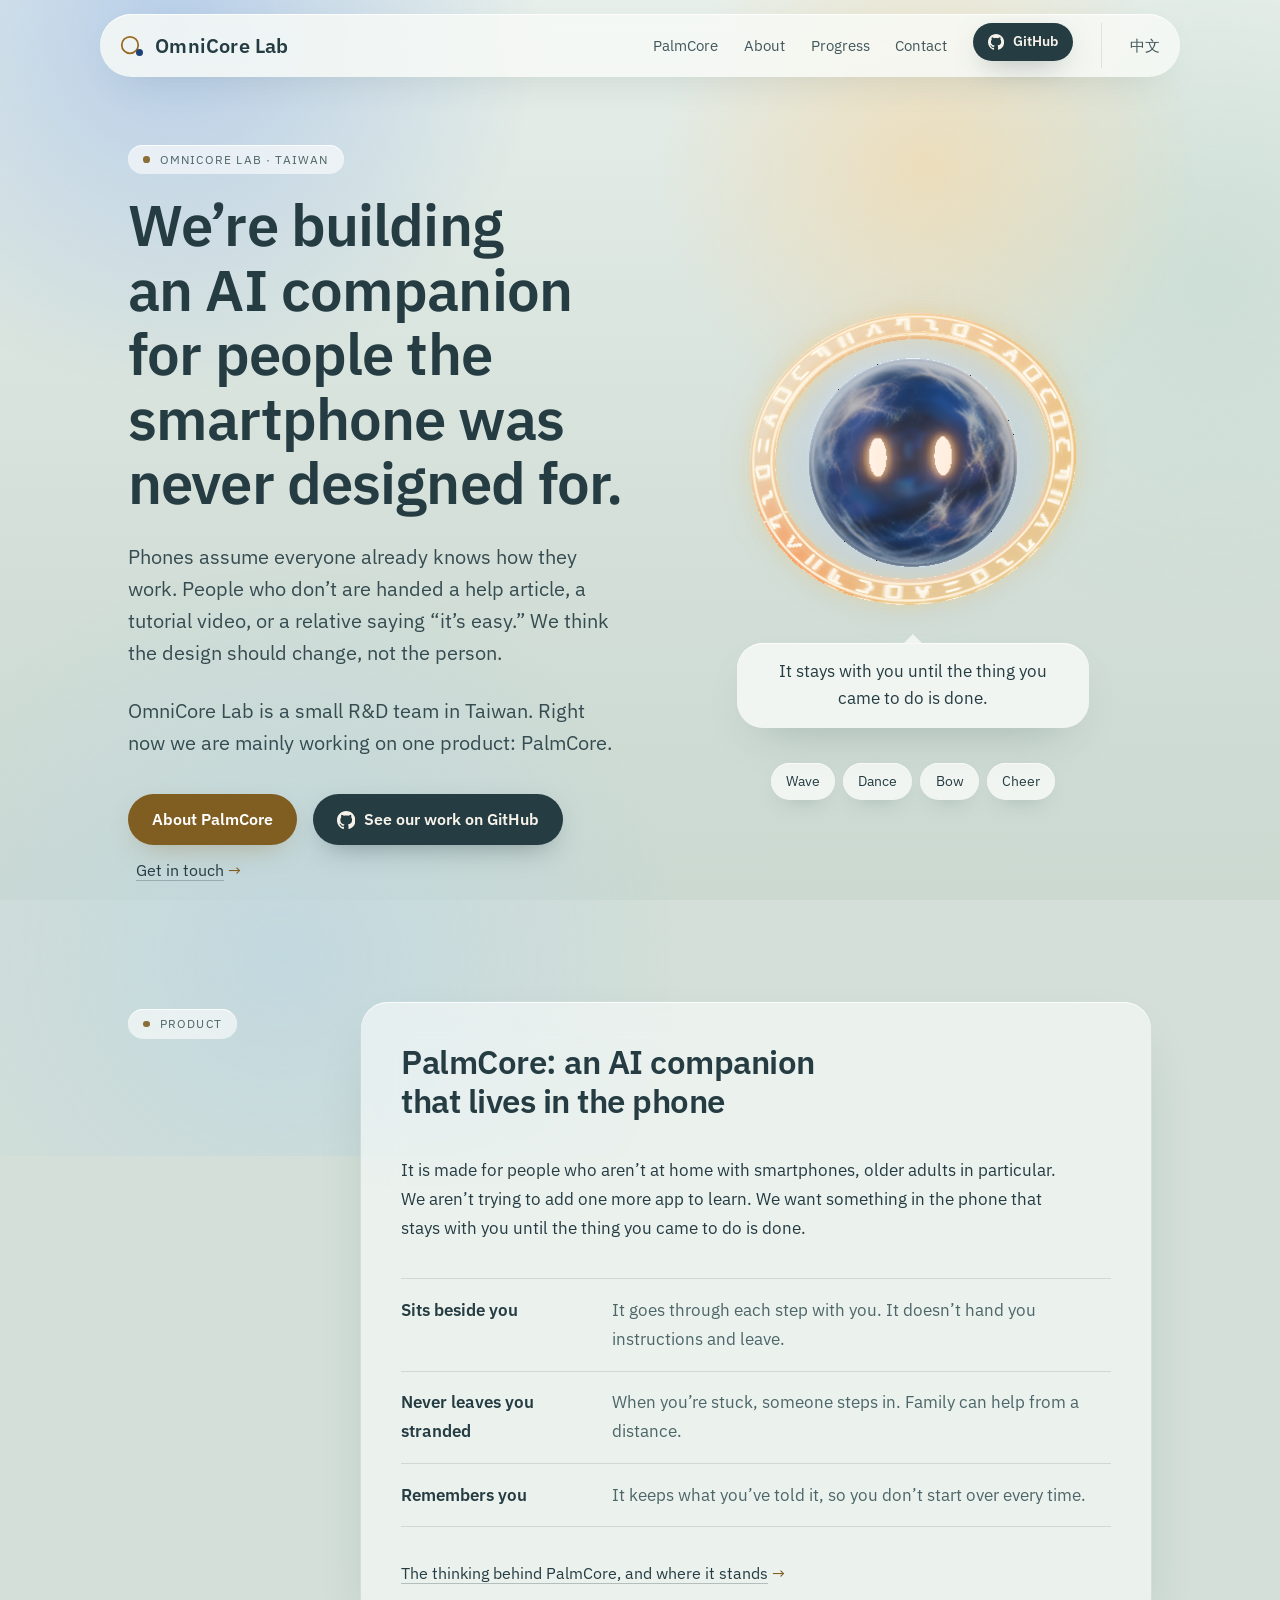
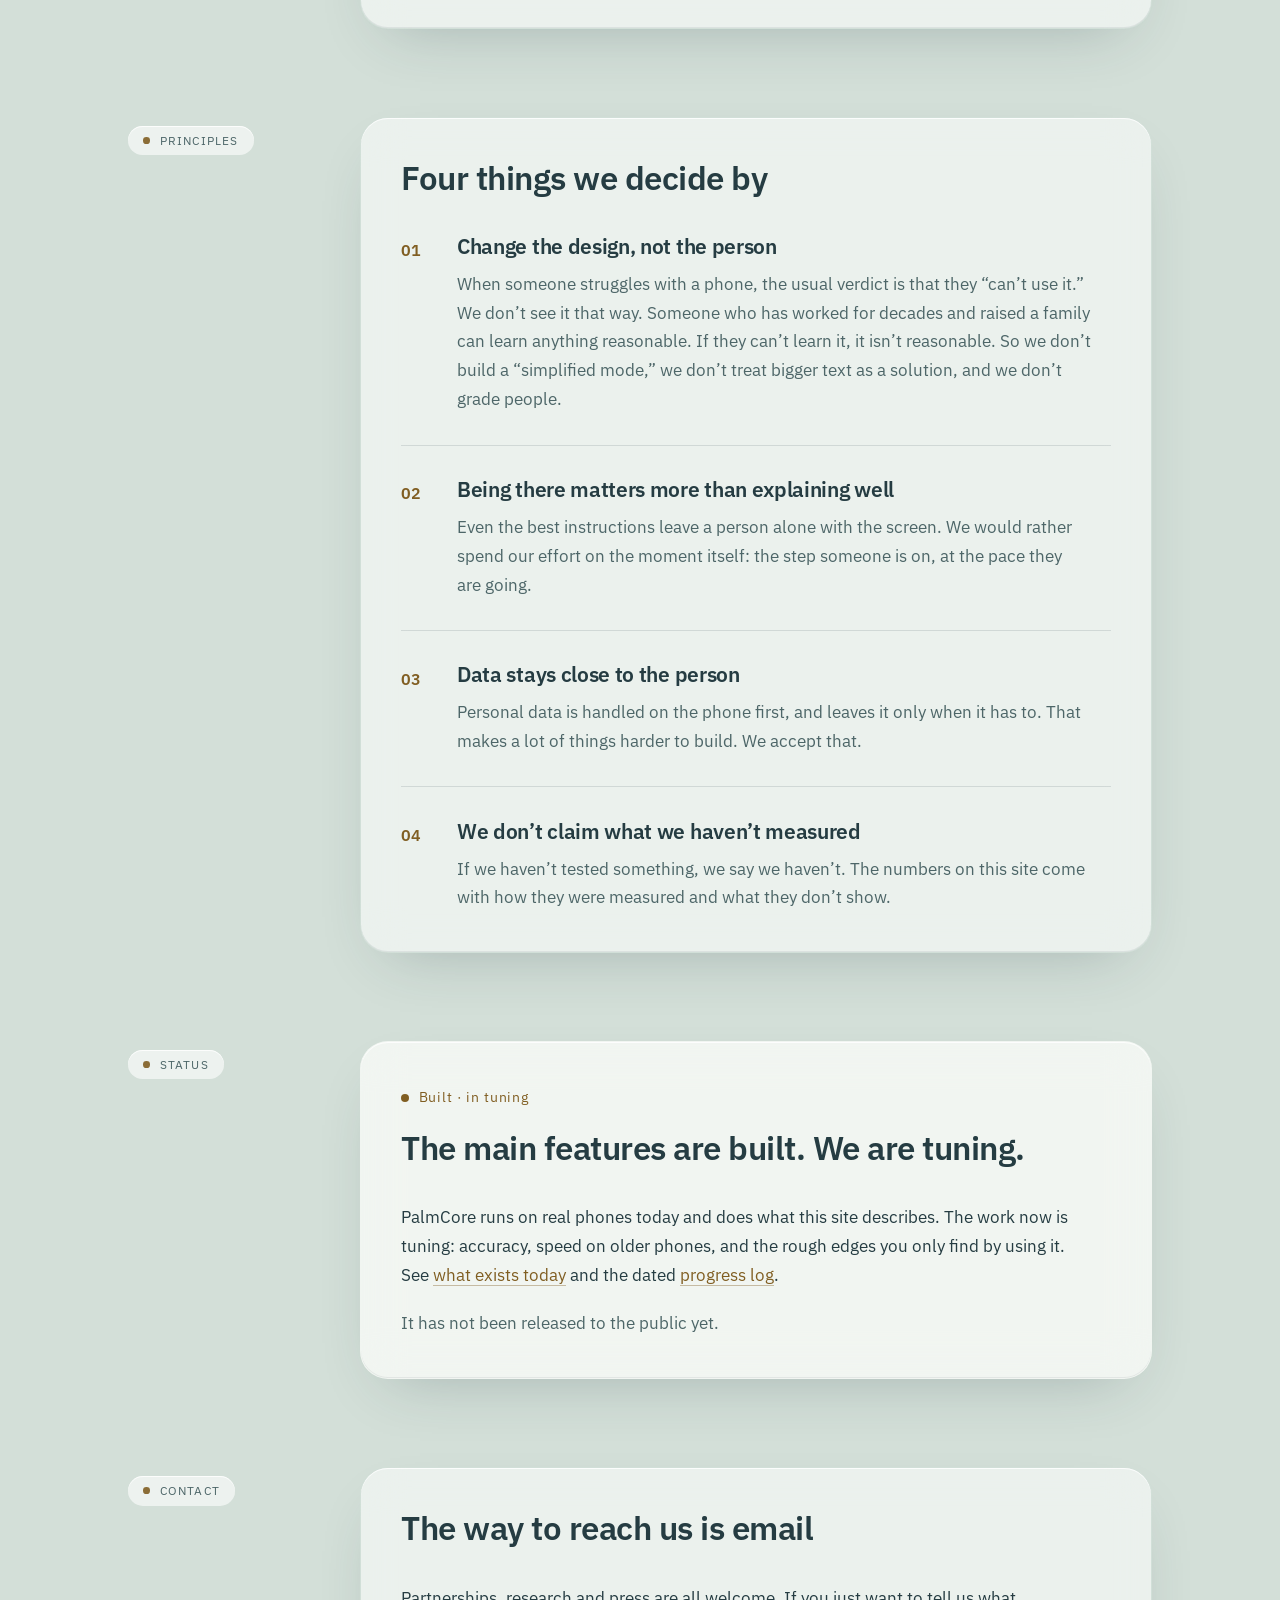
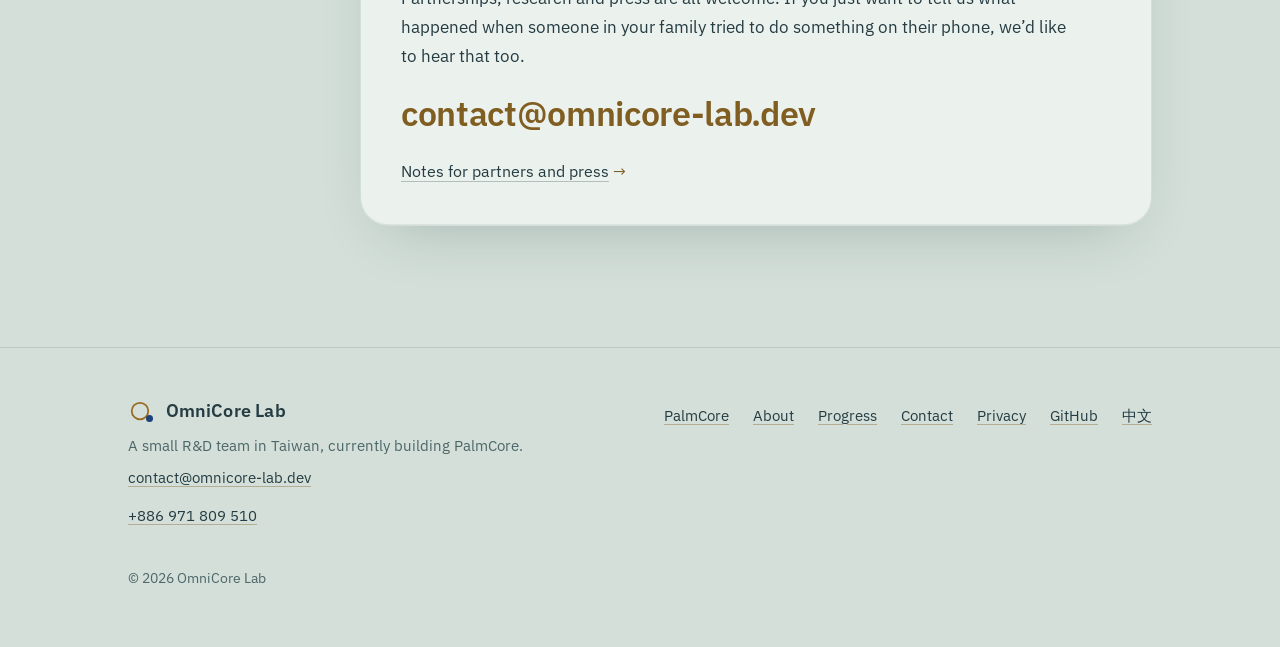
==== commit 03480b31: "Say where the work actually stands: built, in tuning Co-Authored-By: Claude Opus 5.5 <noreply@anthro" ====
--- a/site/index.html
+++ b/site/index.html
@@ -26,9 +26,9 @@
 <link rel="preconnect" href="https://fonts.googleapis.com">
 <link rel="preconnect" href="https://fonts.gstatic.com" crossorigin>
 <link rel="stylesheet" href="https://fonts.googleapis.com/css2?family=IBM+Plex+Sans:wght@400;500;600&amp;family=Noto+Sans+TC:wght@400;500;700&amp;display=swap">
-<link rel="stylesheet" href="assets/site.css?v=1010e">
-<link rel="stylesheet" href="assets/app-theme.css?v=1010e">
-<script src="assets/site.js?v=1010e" defer></script>
+<link rel="stylesheet" href="assets/site.css?v=1010f">
+<link rel="stylesheet" href="assets/app-theme.css?v=1010f">
+<script src="assets/site.js?v=1010f" defer></script>
 <script type="application/ld+json">{"@context": "https://schema.org", "@type": "Organization", "name": "OmniCore Lab", "url": "https://omnicore-lab.dev/", "logo": "https://omnicore-lab.dev/assets/favicon.svg", "email": "contact@omnicore-lab.dev", "description": "A small R&D team in Taiwan building PalmCore, an AI companion for people the smartphone was never designed for.", "contactPoint": {"@type": "ContactPoint", "contactType": "general enquiries", "email": "contact@omnicore-lab.dev", "availableLanguage": ["en", "zh-Hant"], "telephone": "+886971809510"}, "address": {"@type": "PostalAddress", "addressRegion": "Taoyuan City", "addressCountry": "TW"}, "telephone": "+886971809510", "sameAs": ["https://github.com/OmniCore-lab"]}</script>
 </head>
 <body>
@@ -127,10 +127,10 @@
     <div class="wrap split">
       <p class="label">Status</p>
       <div class="prose" data-reveal>
-        <p class="status">In development</p>
-        <h2 id="h-status">PalmCore has not been released</h2>
-        <p>There is no public download yet, but there is a working build. See <a href="palmcore.html">what exists today</a> and the dated <a href="progress.html">progress log</a>.</p>
-        <p class="muted">When there is progress we can share, it will appear here.</p>
+        <p class="status">Built · in tuning</p>
+        <h2 id="h-status">The main features are built. We are tuning.</h2>
+        <p>PalmCore runs on real phones today and does what this site describes. The work now is tuning: accuracy, speed on older phones, and the rough edges you only find by using it. See <a href="palmcore.html">what exists today</a> and the dated <a href="progress.html">progress log</a>.</p>
+        <p class="muted">It has not been released to the public yet.</p>
       </div>
     </div>
   </section>
--- a/site/assets/app-theme.css
+++ b/site/assets/app-theme.css
@@ -274,3 +274,9 @@
 
 /* 介紹影片 */
 .film { display: block; width: 100%; height: auto; aspect-ratio: 16 / 9; border-radius: 20px; background: #1B2733; box-shadow: 0 26px 60px -28px rgba(37, 60, 66, .6); margin-bottom: 1rem; }
+
+/* 規模：四格 */
+.size-h { margin-top: 2.25rem; }
+.stats.size { margin-top: .75rem; }
+@media (min-width: 700px) { .stats.size { grid-template-columns: repeat(4, minmax(0, 1fr)); } }
+.stats.size > div { background: rgba(255, 255, 255, .5); }
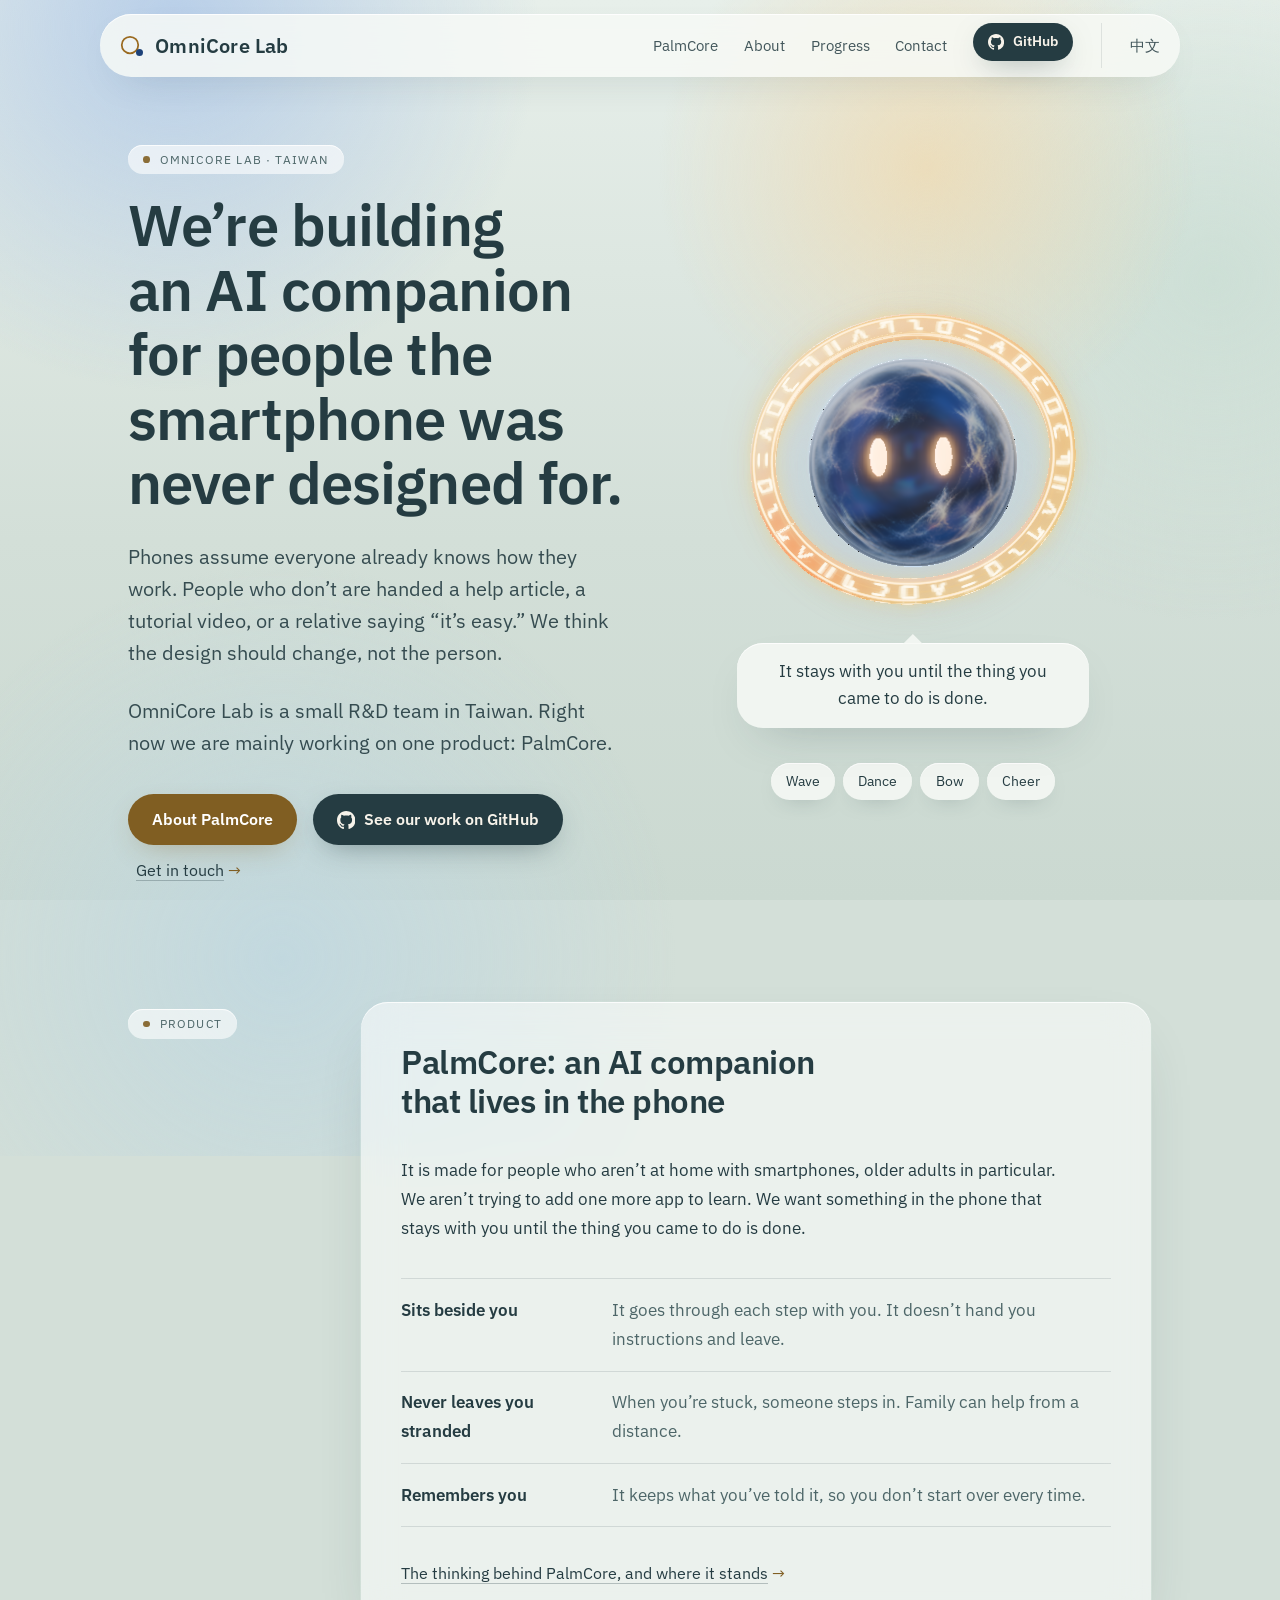
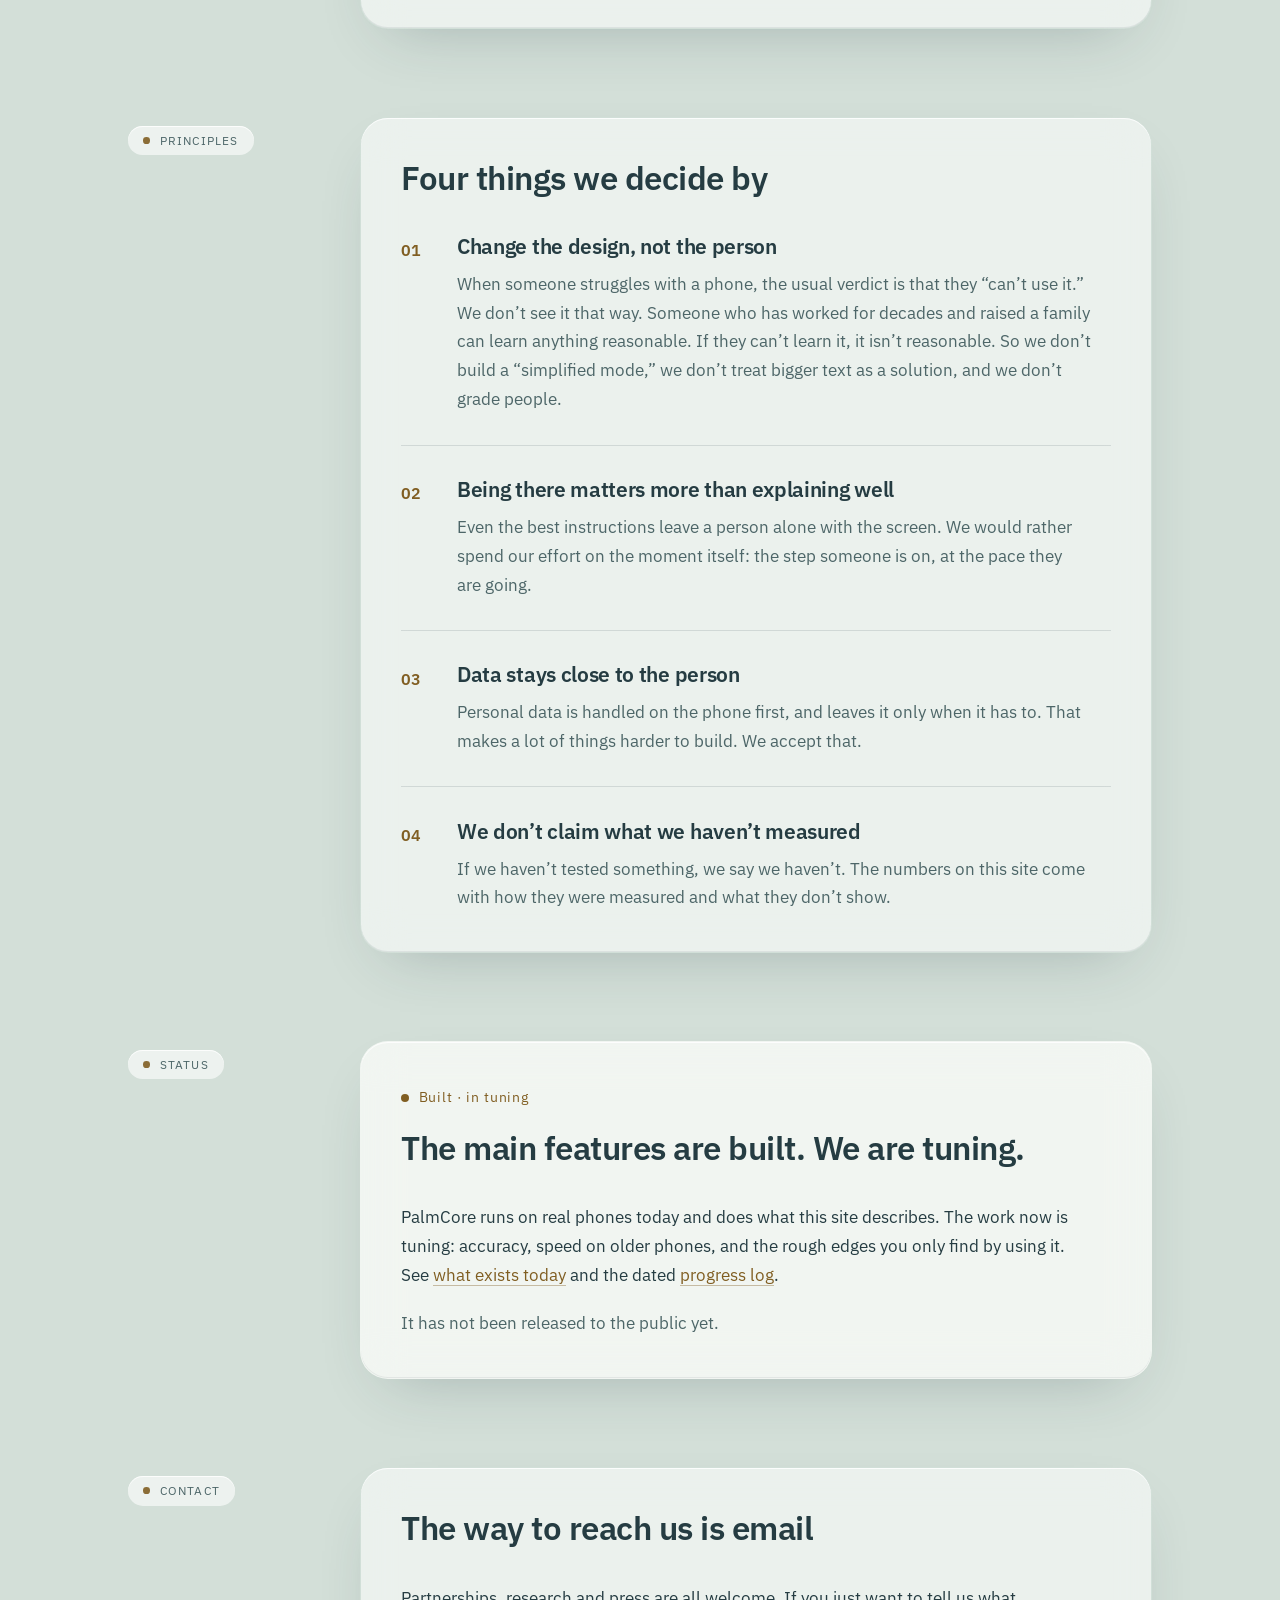
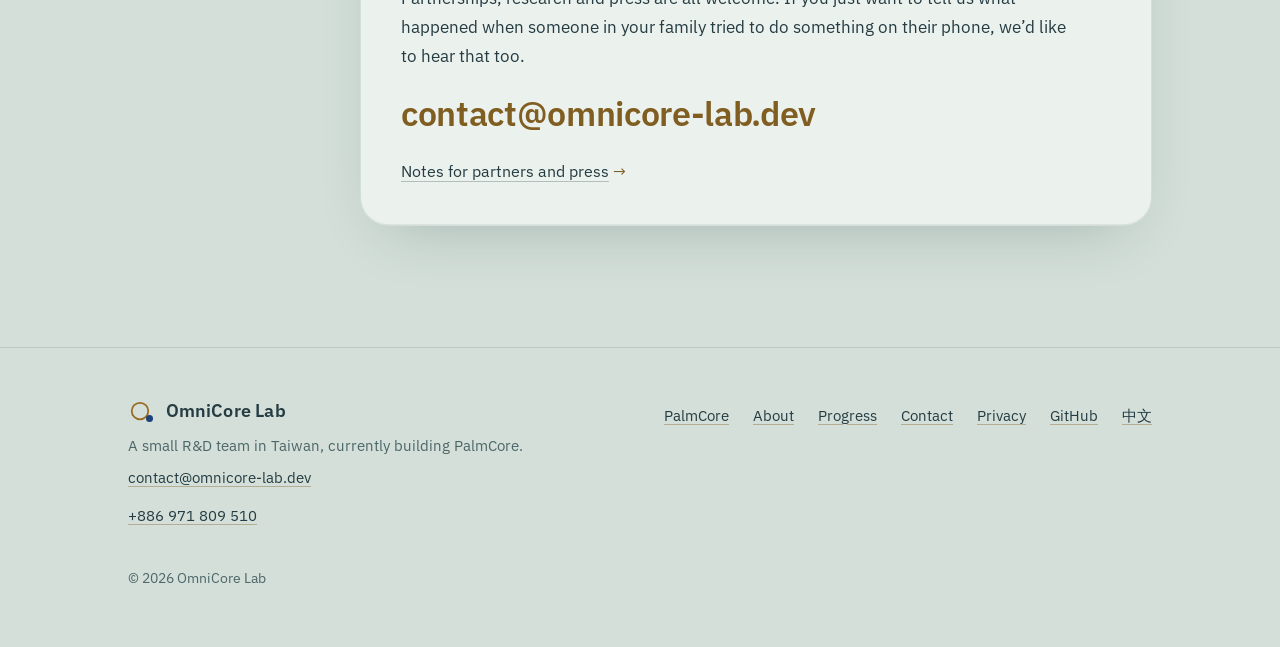
==== commit 9a73d8fb: "Correct where the team is based Co-Authored-By: Claude Opus 5.5 <noreply@anthropic.com>" ====
--- a/site/index.html
+++ b/site/index.html
@@ -29,7 +29,7 @@
 <link rel="stylesheet" href="assets/site.css?v=1010f">
 <link rel="stylesheet" href="assets/app-theme.css?v=1010f">
 <script src="assets/site.js?v=1010f" defer></script>
-<script type="application/ld+json">{"@context": "https://schema.org", "@type": "Organization", "name": "OmniCore Lab", "url": "https://omnicore-lab.dev/", "logo": "https://omnicore-lab.dev/assets/favicon.svg", "email": "contact@omnicore-lab.dev", "description": "A small R&D team in Taiwan building PalmCore, an AI companion for people the smartphone was never designed for.", "contactPoint": {"@type": "ContactPoint", "contactType": "general enquiries", "email": "contact@omnicore-lab.dev", "availableLanguage": ["en", "zh-Hant"], "telephone": "+886971809510"}, "address": {"@type": "PostalAddress", "addressRegion": "Taoyuan City", "addressCountry": "TW"}, "telephone": "+886971809510", "sameAs": ["https://github.com/OmniCore-lab"]}</script>
+<script type="application/ld+json">{"@context": "https://schema.org", "@type": "Organization", "name": "OmniCore Lab", "url": "https://omnicore-lab.dev/", "logo": "https://omnicore-lab.dev/assets/favicon.svg", "email": "contact@omnicore-lab.dev", "description": "A small R&D team in Taiwan building PalmCore, an AI companion for people the smartphone was never designed for.", "contactPoint": {"@type": "ContactPoint", "contactType": "general enquiries", "email": "contact@omnicore-lab.dev", "availableLanguage": ["en", "zh-Hant"], "telephone": "+886971809510"}, "address": {"@type": "PostalAddress", "addressCountry": "TW"}, "telephone": "+886971809510", "sameAs": ["https://github.com/OmniCore-lab"]}</script>
 </head>
 <body>
 <a class="skip" href="#main">Skip to main content</a>
